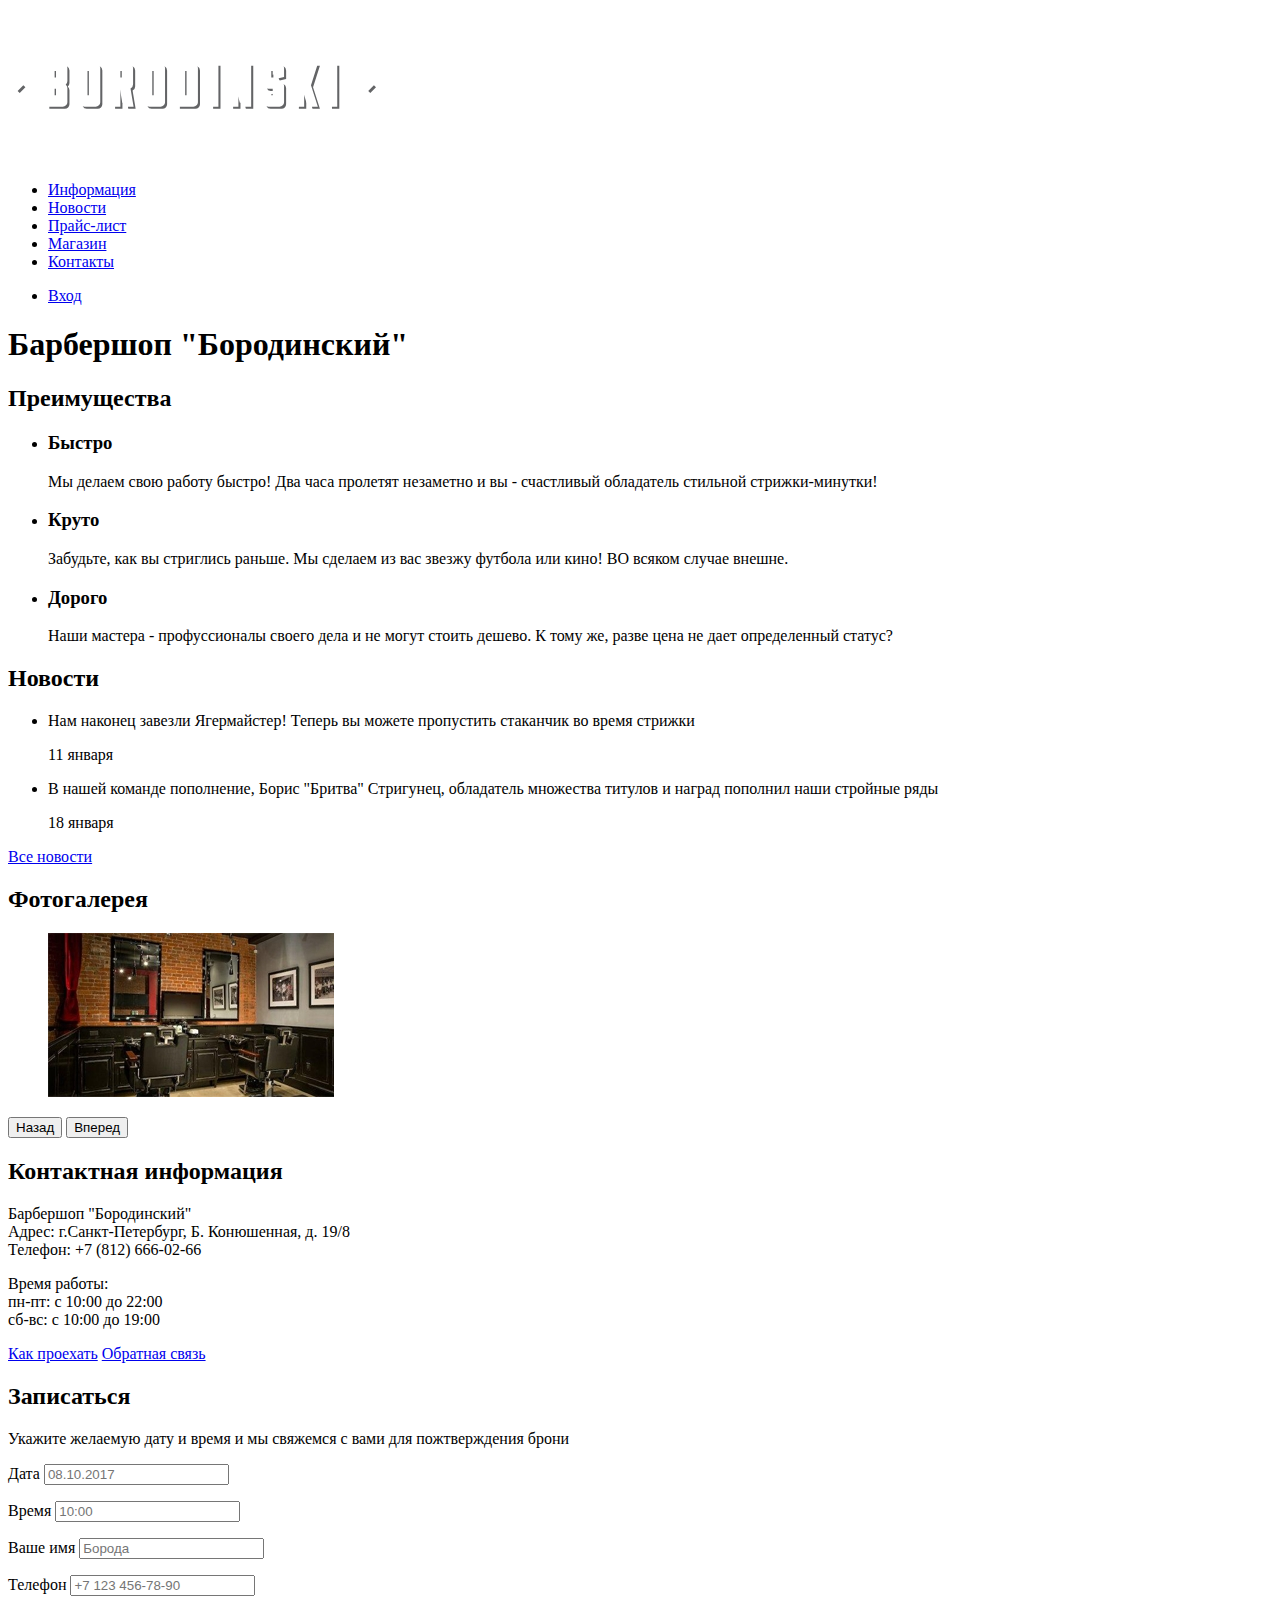
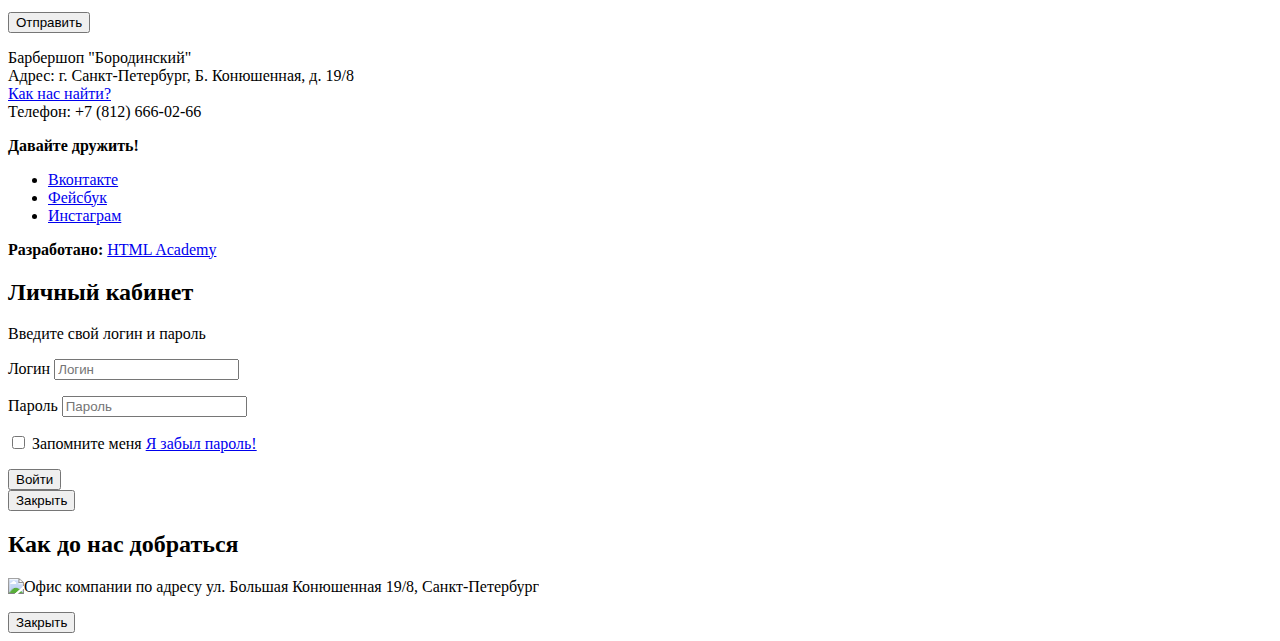
==== index.html @ fb8781d2 "a11y" ====
<!DOCTYPE html>
<html lang="ru">
    <head>
        <meta charset="utf-8">
        <title>Барбершоп "Бородинский"</title>
    </head>
    <body>
        <header class="main-header">
            <nav class="main-navigation">
                <a class="main-header-logo">
                    <img src="img/index-logo.svg" width="368" height="153" alt="Логотип барбершопа "Бородинский"">
                </a>
                <ul class="site-navigation">
                    <li><a href="info.html">Информация</a></li>
                    <li><a href="news.html">Новости</a></li>
                    <li><a href="price.html">Прайс-лист</a></li>
                    <li><a href="catalog.html">Магазин</a></li>
                    <li><a href="contacts.html">Контакты</a></li>
                </ul>
                <ul class="user-navigation">
                    <li class="login-link">
                        <a class="login-link" href="login.html">Вход</a>
                    </li>
                </ul>
            </nav>
        </header>
        <main class="container">
            
            <h1 class="visually-hidden">Барбершоп "Бородинский"</h1>
            
            <section class="features"> 
                <h2 class="visually-hidden">Преимущества</h2>
                <ul class="features-list">
                    <li class="feature-item">
                        <h3>Быстро</h3>
                        <p>Мы делаем свою работу быстро! Два часа пролетят незаметно и вы - счастливый обладатель стильной стрижки-минутки!</p>
                    </li>
                    <li class="feature-item">
                        <h3>Круто</h3>
                        <p>Забудьте, как вы стриглись раньше. Мы сделаем из вас звезжу футбола или кино! ВО всяком случае внешне.</p>
                    </li>
                    <li class="feature-item">
                        <h3>Дорого</h3>
                        <p>Наши мастера - профуссионалы своего дела и не могут стоить дешево. К тому же, разве цена не дает определенный статус?</p>
                    </li>
                </ul>
            </section>
            
            <section class="news">
                <h2>Новости</h2>
                <ul class="news-list">
                    <li class="news-item">
                        <p>Нам наконец завезли Ягермайстер! Теперь вы можете пропустить стаканчик во время стрижки</p>
                        <time datetime="2016-01-11">11 января</time>
                    </li>
                    <li class="news-item">
                        <p>В нашей команде пополнение, Борис "Бритва" Стригунец, обладатель множества титулов и наград пополнил наши стройные ряды</p>
                        <time datetime="2016-01-18">18 января</time>
                    </li>
                </ul>
                <a class="button" href="news.html">Все новости</a>
            </section>
            
            <section class="gallery">
                <h2>Фотогалерея</h2>
                <figure class="gallery-content">
                    <a href="#"><img src="img/studio.jpg" width="286" height="164" alt="Интерьер"></a>
                </figure>
                <button class="button gallery-button gallery-button-back">Назад</button>
                <button class="button gallery-button gallery-button-next">Вперед</button>
            </section>
            
            <section class="contacts">
                <h2>Контактная информация</h2>
                <p>
                    Барбершоп "Бородинский"<br>
                    Адрес: г.Санкт-Петербург, Б. Конюшенная, д. 19/8<br>
                    Телефон: +7 (812) 666-02-66
                </p>
                <p>
                    Время работы:<br>
                    пн-пт: с 10:00 до 22:00<br>
                    сб-вс: с 10:00 до 19:00
                </p>
                <a class="button contacts-button" href="map.html">Как проехать</a>
                <a class="button contacts-button" href="contacts.html">Обратная связь</a>
            </section>
            
            <section class="appointment-info">
                <h2>Записаться</h2>
                <p class="appointment-info">Укажите желаемую дату и время и мы свяжемся с вами для пожтверждения брони</p>
                <form class="appointment-form" action="https://echo.htmlacademy.ru" method="post">
                <p class="appointment-item">
                    <label for="appointment-date">Дата</label>
                    <input id="appointment-date" type="text" name="date" value="" placeholder="08.10.2017">
                </p>
                <p class="appointment-item">
                    <label for="appointment-time">Время</label>
                    <input id="appointment-time" type="text" name="time" value="" placeholder="10:00">
                </p>
                <p class="appointment-item">
                    <label for="appointment-name">Ваше имя</label>
                    <input id="appointment-name" type="text" name="name" value="" placeholder="Борода">
                </p>
                <p class="appointment-item">
                    <label for="appointment-phone">Телефон</label>
                    <input id="appointment-phone" type="tel" name="phone" value="" placeholder="+7 123 456-78-90">
                </p>
                <button class="button" type="submit">Отправить</button>
                </form>
            </section>
        </main>
        <footer class="main-footer"> 
            <p class="footer-contacts">
            Барбершоп "Бородинский"<br>
            Адрес: г. Санкт-Петербург, Б. Конюшенная, д. 19/8<br>
            <a href="map.html">Как нас найти?</a><br>
            Телефон: +7 (812) 666-02-66
            </p>
            <div class="footer-social">
                <b>Давайте дружить!</b>
                <ul>
                    <li><a class="social-button" href="#">Вконтакте</a></li>
                    <li><a class="social-button" href="#">Фейсбук</a></li>
                    <li><a class="social-button" href="#">Инстаграм</a></li>
                </ul>
            </div>
            <p class="footer-copyright">
                <b>Разработано:</b>
                <a class="button" href="https://htmlacademy.ru">HTML Academy</a>
            </p>
        </footer>
        
        <section class="modal modal-login">
            <h2>Личный кабинет</h2>
            <p>Введите свой логин и пароль</p>
            <form class="login-form" action="https://echo.htmlacademy.ru"  method="post">
                <p>
                    <label class="visually-hidden" for="user-login">Логин</label>
                    <input  class="login-icon-user" id="user-login" type="text" name="login" placeholder="Логин">
                </p>
                <p>
                    <label class="visually-hidden" for="user-password">Пароль</label>
                    <input  class="login-icon-password" id="user-password" type="password" name="password" placeholder="Пароль">
                </p>
                <p class="login-password-info">
                    <label class="login-checkbox">
                        <input type="checkbox" name="remember" class="visually-hidden">
                    Запомните меня
                    </label>
                    <a class="restore" href="#">Я забыл пароль!</a>
                </p>
                <button class="button" type="submit">Войти</button>
            </form>
            <button class="modal-close" type="button">Закрыть</button>
        </section>
        
        <section class="modal modal-map">
            <h2 class="visually-hidden">Как до нас добраться</h2>
            <p>
                <img src="img/map.jpg" width="780" height="560" alt="Офис компании по адресу ул. Большая Конюшенная 19/8, Санкт-Петербург">
            </p> 
            <button class="modal-close" type="button">Закрыть</button>
        </section>
    </body>
</html>
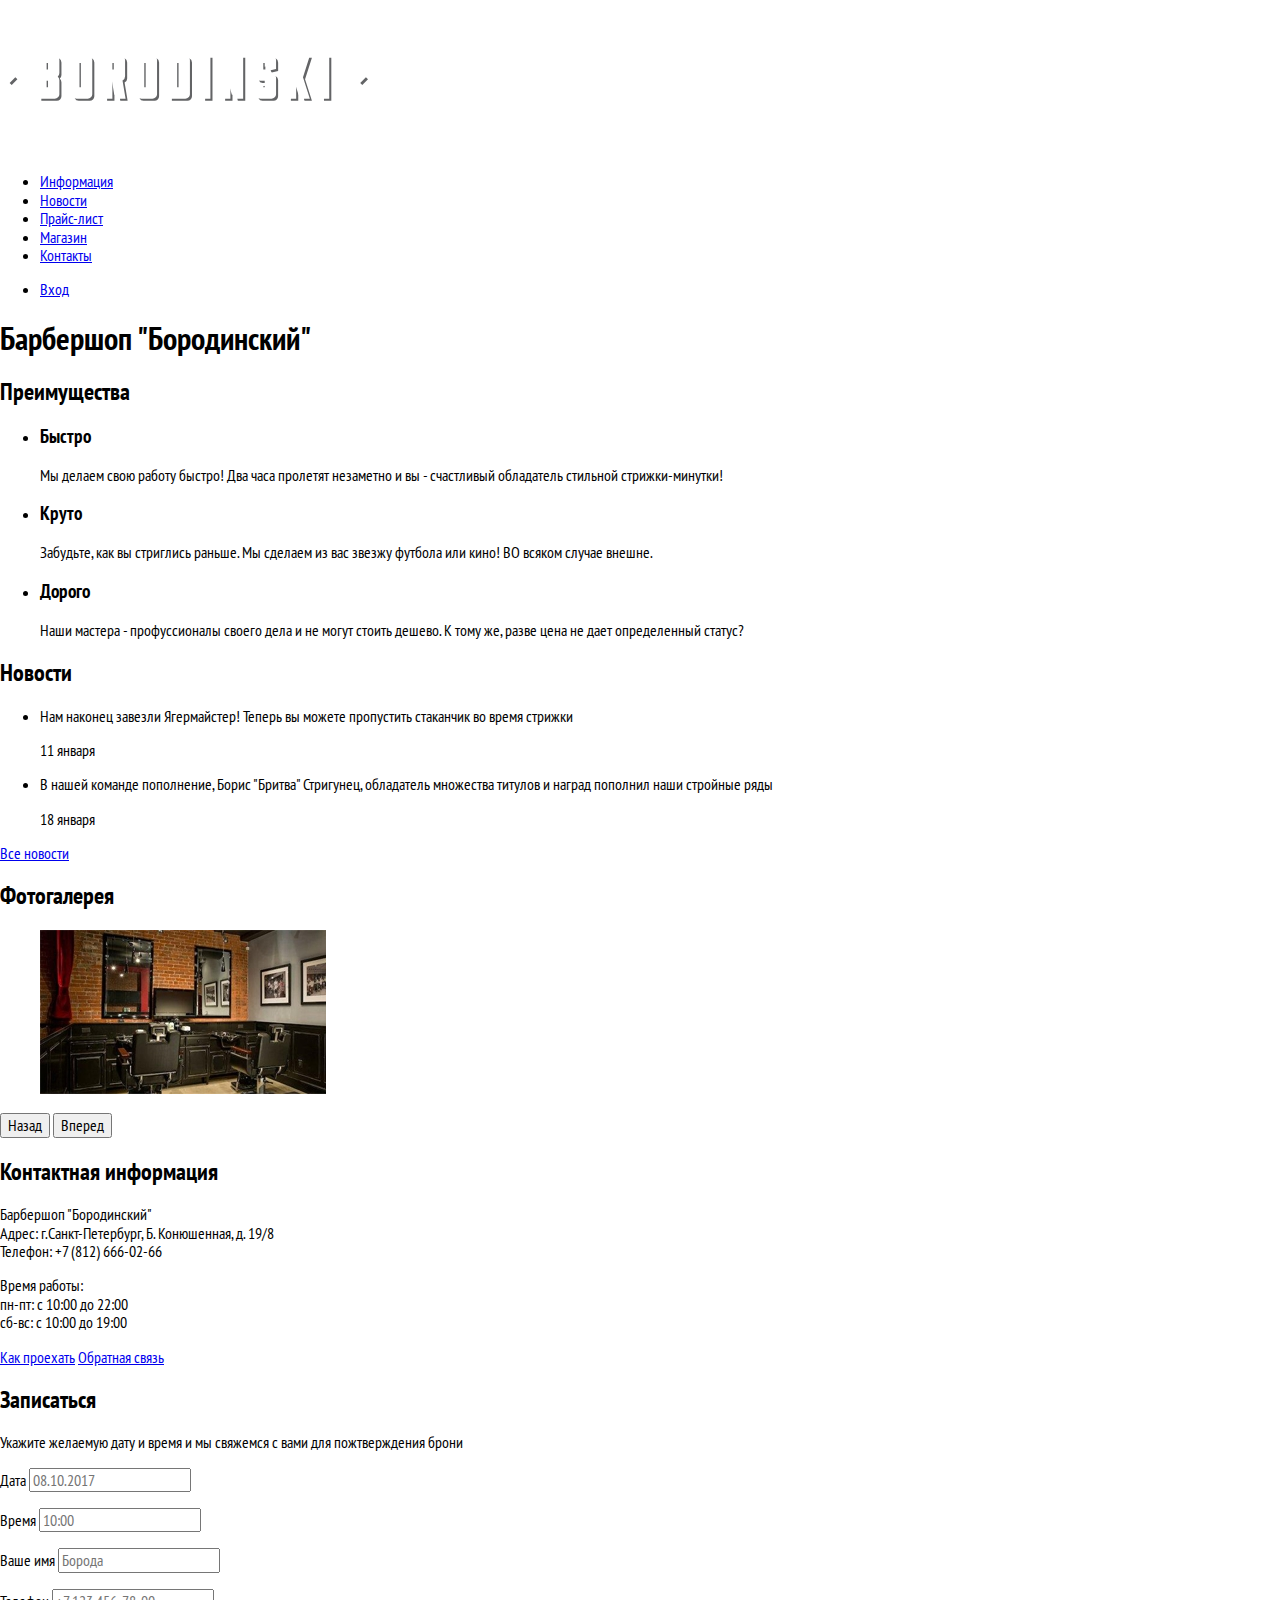
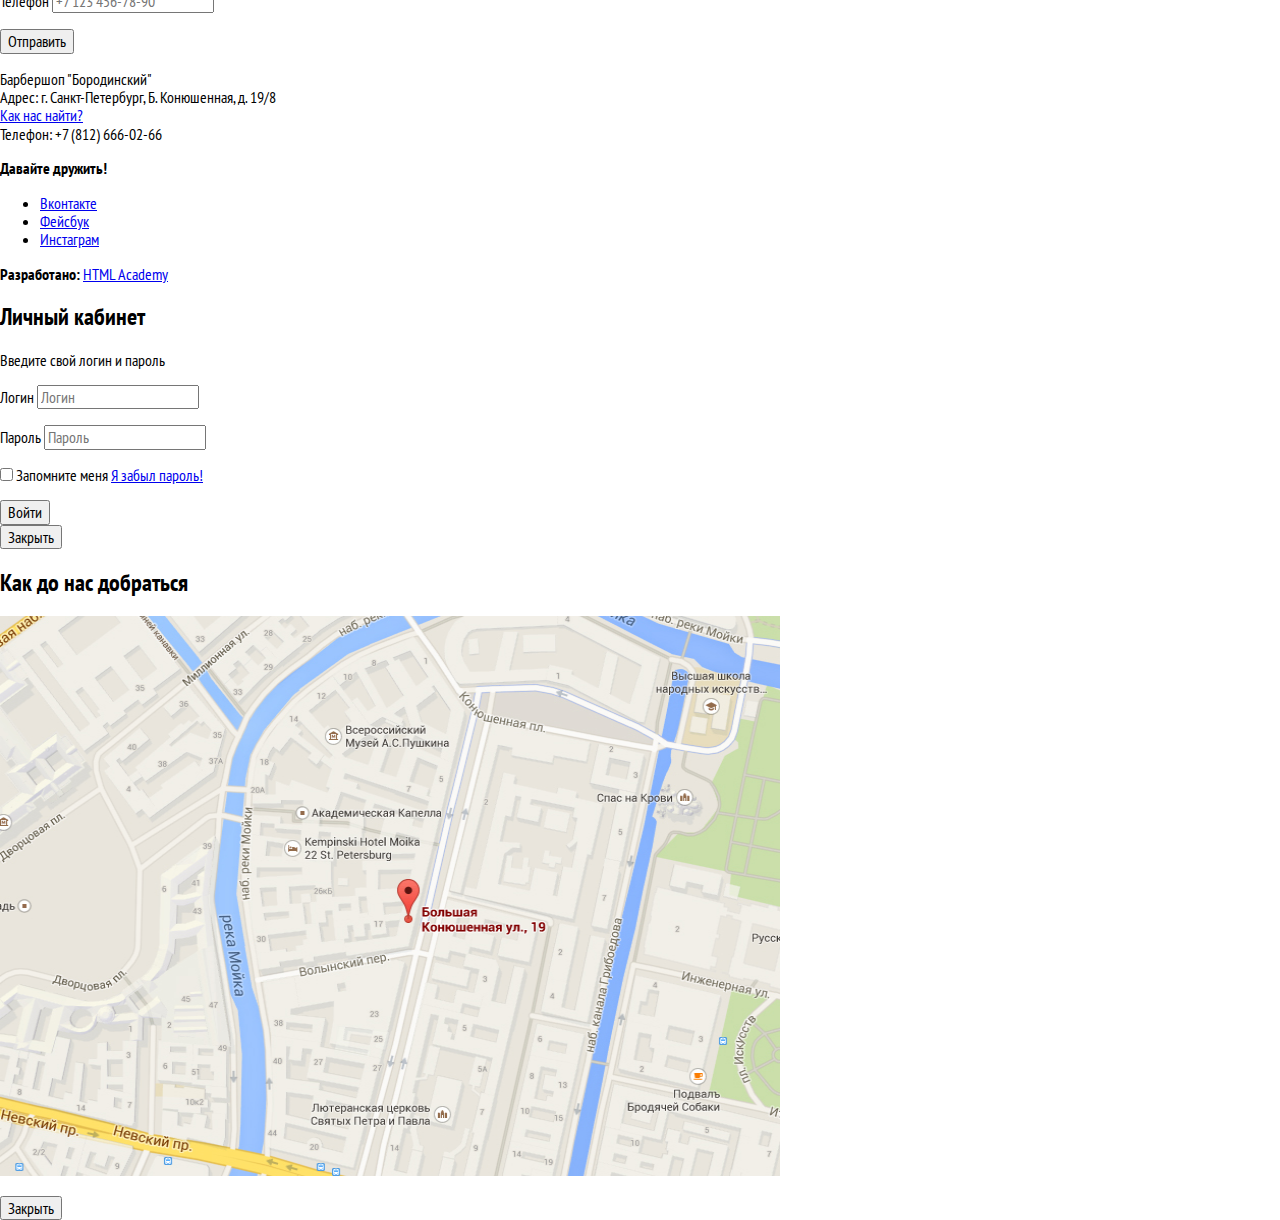
==== commit 6a8ad57b: "new" ====
--- a/index.html
+++ b/index.html
@@ -3,6 +3,9 @@
     <head>
         <meta charset="utf-8">
         <title>Барбершоп "Бородинский"</title>
+        <link href="https://fonts.googleapis.com/css?family=PT+Sans+Narrow:400,700&amp;subset=latin,cyrillic" rel="stylesheet">
+        <link href="css/normalize.css" rel="stylesheet">
+        <link href="css/style.css" rel="stylesheet">
     </head>
     <body>
         <header class="main-header">
--- a/css/style.css
+++ b/css/style.css
@@ -0,0 +1,7 @@
+body {
+    margin: 0;
+    padding: 0;
+    
+    font-family: 'PT Sans Narrow', sans-serif;
+    color: #000000;
+}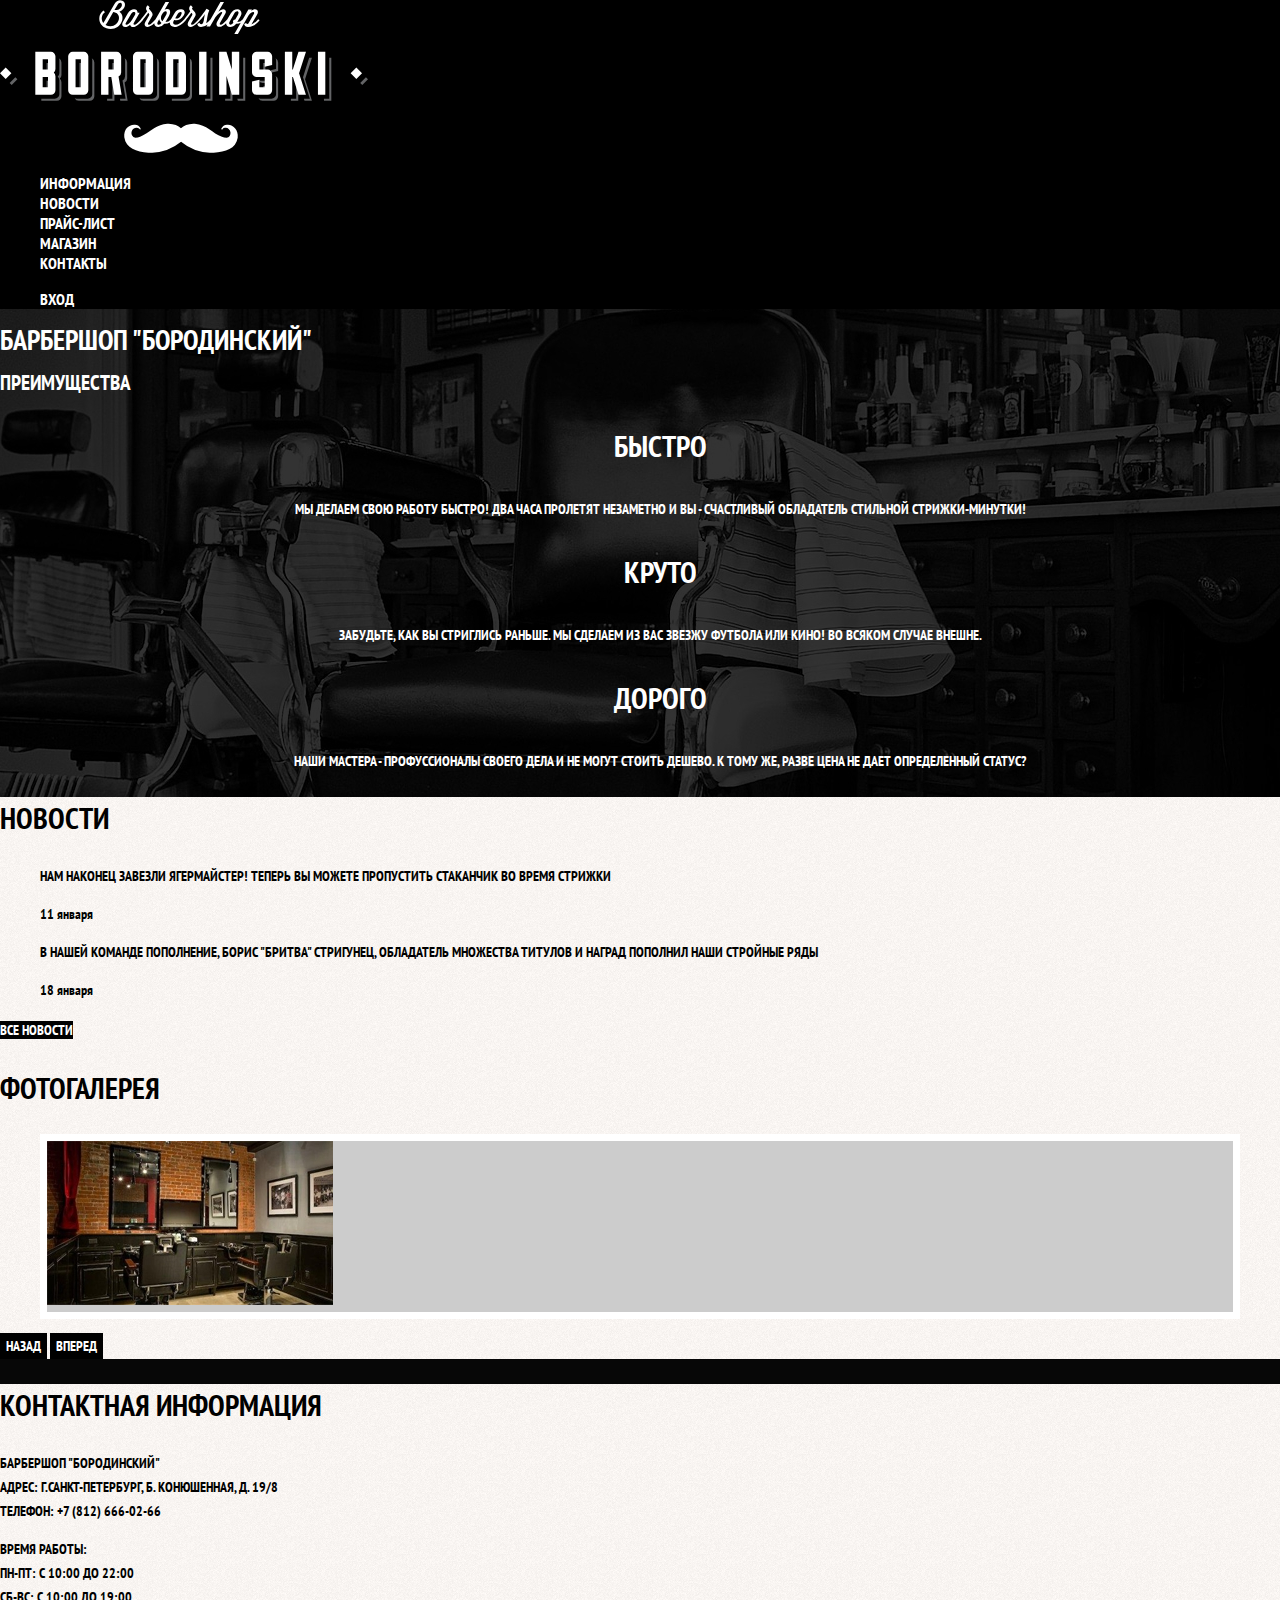
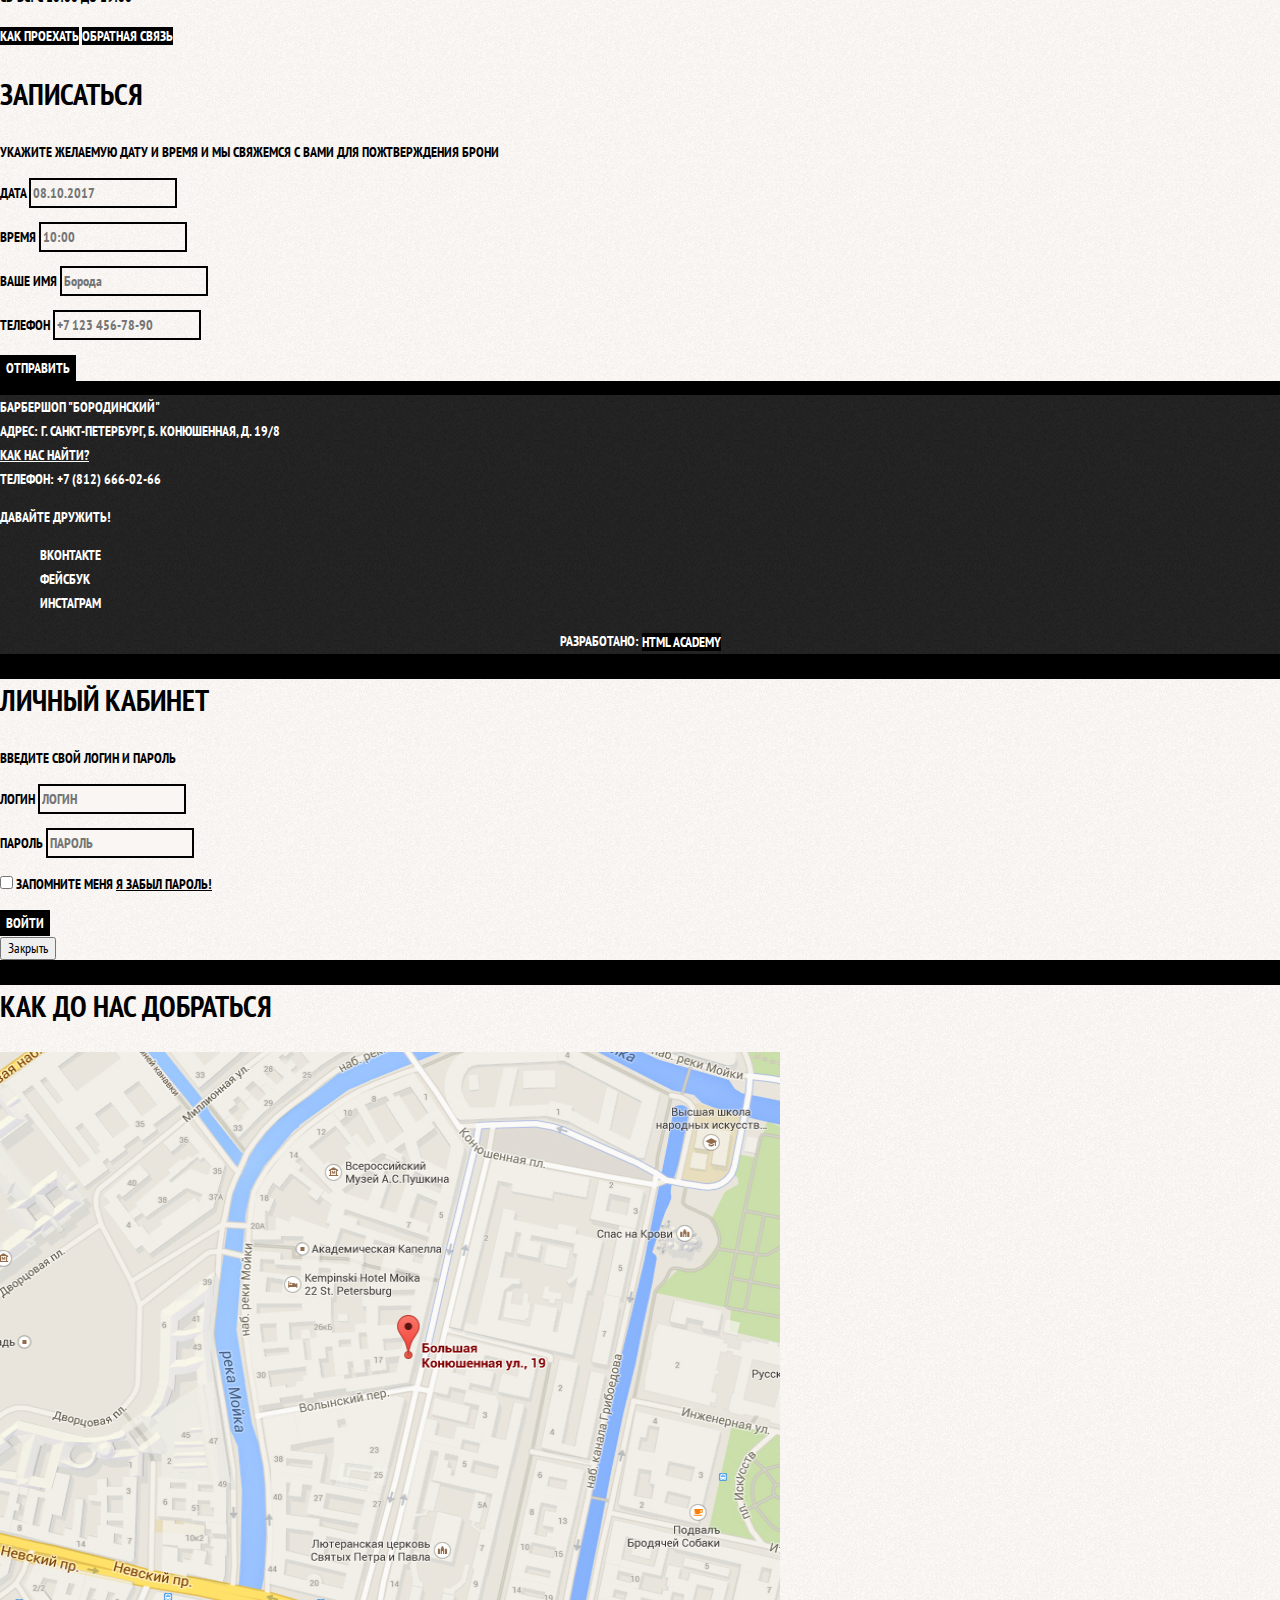
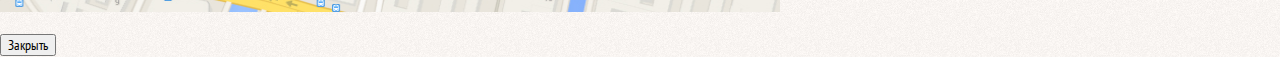
==== commit b69a6b57: "first css" ====
--- a/index.html
+++ b/index.html
@@ -49,6 +49,7 @@
                 </ul>
             </section>
             
+            <div class="index-columns">
             <section class="news">
                 <h2>Новости</h2>
                 <ul class="news-list">
@@ -72,7 +73,9 @@
                 <button class="button gallery-button gallery-button-back">Назад</button>
                 <button class="button gallery-button gallery-button-next">Вперед</button>
             </section>
+            </div>
             
+            <div class="index-columns">
             <section class="contacts">
                 <h2>Контактная информация</h2>
                 <p>
@@ -112,6 +115,7 @@
                 <button class="button" type="submit">Отправить</button>
                 </form>
             </section>
+                </div>
         </main>
         <footer class="main-footer"> 
             <p class="footer-contacts">
--- a/css/style.css
+++ b/css/style.css
@@ -3,5 +3,188 @@
     padding: 0;
     
     font-family: 'PT Sans Narrow', sans-serif;
+    font-size: 14px;
+    line-height: 24px;
+    font-weight: 700;
+    text-transform: uppercase;
+    color: #ffffff;
+    
+    background-color: #000000;
+    background-image: url("../img/bg.jpg");
+    background-position: top center;
+    background-repeat: no-repeat;
+}
+
+a {
+    text-decoration: none;
+}
+
+.button {
+    font: inherit;
+    text-align: center;
+    color: #ffffff;
+    vertical-align: middle;
+    text-transform: uppercase;
+    background-color: #000000;
+    border: none;
+}
+
+.button:hover,
+.button:focus,
+.button:active {
+    background-color: #663d15;
+}
+
+.main-navigation {
+    font-size: 16px;
+    line-height: 20px;
+    color: #ffffff;
+    
+    background-color: #000000;
+}
+
+.site-navigation,
+.user-navigation {
+    list-style: none;
+}
+
+.site-navigation a,
+.user-navigation a {
+    color: #ffffff;
+}
+
+.site-navigation a:hover,
+.site-navigation a:focus,
+.user-navigation a:focus,
+.user-navigation a:hover {
+    background-color: #242424;
+}
+
+.features-list {
+    list-style: none;
+}
+
+.feature-item {
+    text-align: center;
+}
+
+.feature-item h3 {
+    font-size: 30px;
+    line-height: 42px;
+}
+
+.index-columns {
     color: #000000;
-}+    
+    background-color: #f8f5f2;
+    background-image: url("../img/back.jpg");
+    background-position: 0 0;
+    background-repeat: repeat;
+}
+
+.index-columns h2 {
+    font-size: 30px;
+    line-height: 42px;
+}
+
+.news-list {
+    list-style: none;
+}
+
+.news-item time {
+    text-transform: none;
+}
+
+.gallery-content {
+    background-color: #cccccc;
+    border: 7px solid #ffffff;
+}
+
+.appointment-item input {
+    font: inherit;
+    
+    background-color: transparent;
+    border: 2px solid #000000;
+}
+
+.appointment-item input:focus {
+    border-color: #663d15;
+}
+
+.main-footer {
+    color: #ffffff;
+    background-color: #212121;
+    background-image: url("../img/footer-bg.jpg");
+    background-position: 0 0;
+    background-repeat: repeat;
+    
+}
+
+.footer-contacts a {
+    color: #ffffff;
+    text-decoration: underline;
+}
+
+.footer-contacts a:hover,
+.footer-contacts a:focus {
+    text-decoration: none;
+}
+
+.footer-social ul {
+    list-style: none;
+}
+
+.social-button {
+    color: #ffffff;
+}
+
+.footer-copyright{
+    text-align: center;
+}
+
+.footer-copyright .button:hover,
+.footer-copyright .button:focus {
+    color: #000000;
+    background-color: #ffffff;
+}
+
+.modal {
+    color: #000000;
+    background-color: #f8f3f0;
+    background-image: url("../img/back.jpg");
+    background-position: 0 0;
+    background-repeat: repeat;
+}
+
+.modal h2 {
+    font-size: 30px;
+    line-height: 42px;
+}
+
+.login-form input[type="text"],
+.login-form input[type="password"] {
+    font: inherit;
+    color: #000000;
+    text-transform: uppercase;
+    background-color: #f9f6f3;
+    border: 2px solid #000000;
+ }
+
+.login-form input:focus {
+    border-color: #663d15;
+}
+
+.login-checkbox:hover,
+.login-checkbox:focus {
+    color: #664d15;
+}
+
+.restore {
+    color: #000000;
+    text-decoration: underline;
+}
+
+.restore:hover,
+.restore:focus {
+    text-decoration: none;
+}
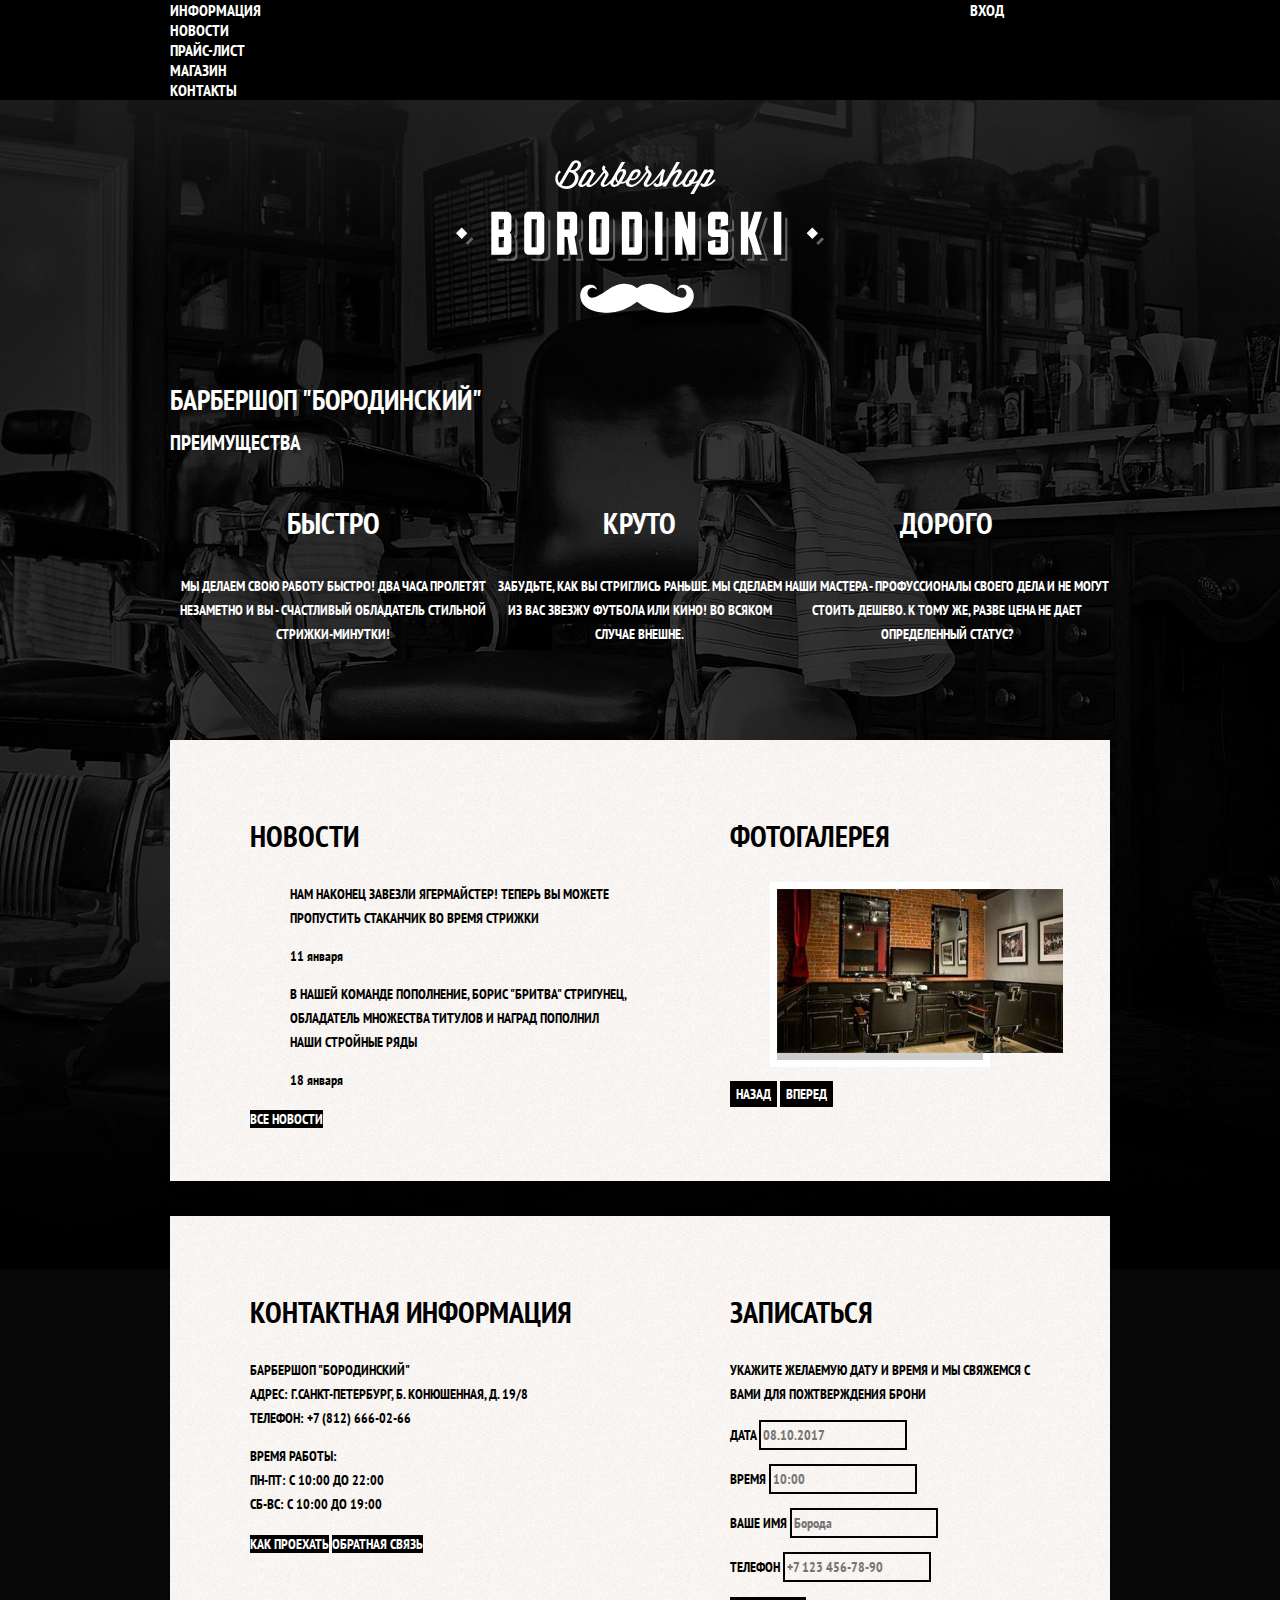
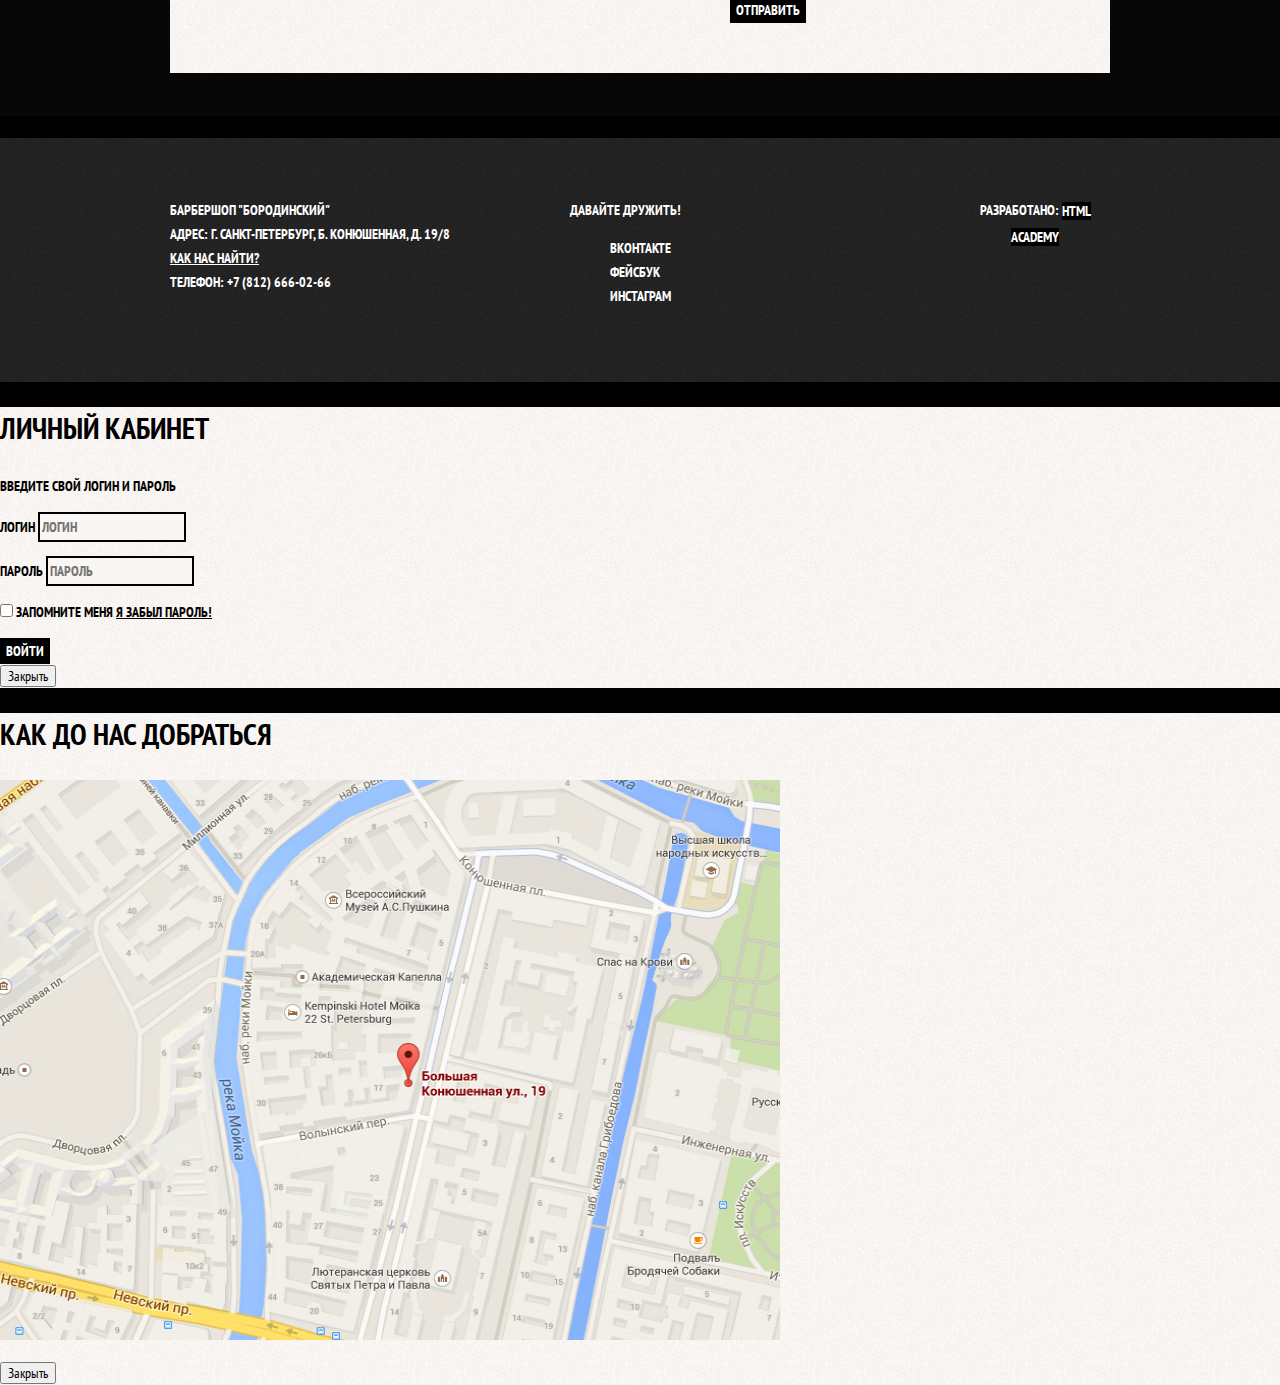
==== commit 21d42a27: "add flex" ====
--- a/index.html
+++ b/index.html
@@ -13,18 +13,22 @@
                 <a class="main-header-logo">
                     <img src="img/index-logo.svg" width="368" height="153" alt="Логотип барбершопа "Бородинский"">
                 </a>
-                <ul class="site-navigation">
-                    <li><a href="info.html">Информация</a></li>
-                    <li><a href="news.html">Новости</a></li>
-                    <li><a href="price.html">Прайс-лист</a></li>
-                    <li><a href="catalog.html">Магазин</a></li>
-                    <li><a href="contacts.html">Контакты</a></li>
-                </ul>
-                <ul class="user-navigation">
-                    <li class="login-link">
-                        <a class="login-link" href="login.html">Вход</a>
-                    </li>
-                </ul>
+                 <div class="main-navigation-wrapper">
+                    <div class="container">
+                        <ul class="site-navigation">
+                            <li><a href="info.html">Информация</a></li>
+                            <li><a href="news.html">Новости</a></li>
+                            <li><a href="price.html">Прайс-лист</a></li>
+                            <li><a href="catalog.html">Магазин</a></li>
+                            <li><a href="contacts.html">Контакты</a></li>
+                        </ul>
+                        <ul class="user-navigation">
+                            <li class="login-link">
+                                <a class="login-link" href="login.html">Вход</a>
+                            </li>
+                        </ul>
+                    </div>
+                </div>
             </nav>
         </header>
         <main class="container">
@@ -92,7 +96,7 @@
                 <a class="button contacts-button" href="contacts.html">Обратная связь</a>
             </section>
             
-            <section class="appointment-info">
+            <section class="appointment">
                 <h2>Записаться</h2>
                 <p class="appointment-info">Укажите желаемую дату и время и мы свяжемся с вами для пожтверждения брони</p>
                 <form class="appointment-form" action="https://echo.htmlacademy.ru" method="post">
@@ -118,24 +122,26 @@
                 </div>
         </main>
         <footer class="main-footer"> 
-            <p class="footer-contacts">
+            <div class="container">
+                <p class="footer-contacts">
             Барбершоп "Бородинский"<br>
             Адрес: г. Санкт-Петербург, Б. Конюшенная, д. 19/8<br>
             <a href="map.html">Как нас найти?</a><br>
             Телефон: +7 (812) 666-02-66
-            </p>
-            <div class="footer-social">
-                <b>Давайте дружить!</b>
-                <ul>
-                    <li><a class="social-button" href="#">Вконтакте</a></li>
-                    <li><a class="social-button" href="#">Фейсбук</a></li>
-                    <li><a class="social-button" href="#">Инстаграм</a></li>
-                </ul>
-            </div>
+                </p>
+                <div class="footer-social">
+                    <b>Давайте дружить!</b>
+                    <ul>
+                        <li><a class="social-button" href="#">Вконтакте</a></li>
+                        <li><a class="social-button" href="#">Фейсбук</a></li>
+                        <li><a class="social-button" href="#">Инстаграм</a></li>
+                    </ul>
+                </div>
             <p class="footer-copyright">
                 <b>Разработано:</b>
                 <a class="button" href="https://htmlacademy.ru">HTML Academy</a>
             </p>
+            </div> 
         </footer>
         
         <section class="modal modal-login">
--- a/css/style.css
+++ b/css/style.css
@@ -39,8 +39,7 @@
     font-size: 16px;
     line-height: 20px;
     color: #ffffff;
-    
-    background-color: #000000;
+/*    background-color: #000000;*/
 }
 
 .site-navigation,
@@ -111,6 +110,147 @@
     border-color: #663d15;
 }
 
+.page-title {
+    font-size: 30px;
+    line-height: 42px;
+}
+
+.breadcrumbs {
+    list-style: none;
+}
+
+.breadcrumbs a{
+    color: #000000;
+}
+
+.breadcrumbs a:hover,
+.breadcrumbs a:focus {
+    text-decoration: underline;
+}
+
+.breadcrumbs-current {
+    color: #aba9a7;
+}
+
+.filter fieldset {
+    border: none;
+}
+
+.filter legend {
+    font-size: 24px;
+    line-height: 30px;
+}
+
+.filter ul {
+    list-style: none;
+    line-height: 18px;
+}
+
+.filter-input:hover + label,
+.filter-input:focus + label {
+    color: #663d15;
+}
+
+.filter-input:disabled + label {
+    color: #000000;
+    opacity: 0.5;
+}
+
+.catalog-list {
+    list-style: none;
+}
+
+.catalog-item {
+    background-color: #f8f8f8;
+    box-shadow: 0 0 10px rgba(0,0,0,0.1);
+}
+.catalog-item:hover{
+    box-shadow: 0 0 10px rgba(0,0,0,0.2);
+}
+
+.catalog-item a{
+    color: #000000;
+}
+
+catalog-item h3 {
+    font-size: 14px;
+    line-height: 18px;
+}
+
+.catalog-category {
+    text-transform: none;
+}
+
+.catalog-item-price b {
+    font-size: 14px;
+    line-height: 20px;
+    text-align: center;
+    background-color: #e5e5e5;
+}
+
+.catalog-item-price .button {
+    line-height: 20px;
+    color: #ffffff;
+}
+
+.pagination-list {
+    list-style: none;
+}
+
+.pagination-item a {
+    color: #ffffff;
+    background-color: #000000;
+}
+
+.pagination-item a:hover,
+.pagination-item a:focus,
+.pagination-item a:active {
+    background-color: #663d15;
+}
+
+.pagination-item-current a{
+    color: #000000;
+    background-color: #ffffff;
+}
+
+.pagination-item-current a:active,
+.pagination-item-current a:focus,
+.pagination-item-current a:hover {
+    color: #000000;
+    background-color: #ffffff;
+}
+
+.product-photo-preview {
+    list-style: none;
+}
+
+.product-photo-preview li {
+    box-shadow: 0 0 10px 2px rgba(0,0,0,0.1);
+}
+
+.proruct-photo-full {
+    box-shadow: 0 0 10px 2px rgba(0,0,0,0.1);
+}
+
+.product-article {
+    text-align: right;
+    color: #aeaeae;
+}
+
+.product-price b {
+    line-height: 20px;
+    text-align: center;
+    background-color: #e5e5e5;
+}
+ 
+.product-info h3 {
+    font-size: 24px;
+    line-height: 30px;
+}
+
+.product-info ul {
+    list-style: none;
+}
 .main-footer {
     color: #ffffff;
     background-color: #212121;
@@ -188,3 +328,123 @@
 .restore:focus {
     text-decoration: none;
 }
+
+.inner-page {
+    color: #000000;
+    background-color: #f9f6f3;
+    background-image: url("../img/back.jpg");
+    background-position: 0 0;
+    background-repeat: repeat;
+    
+}
+
+
+.container {
+    width: 940px;
+    margin: 0 auto;
+    padding: 0 10px;
+}
+.main-header {
+    margin-bottom: 75px;
+}
+
+.main-navigation {
+    display: flex;
+    flex-direction: column;
+    align-items: center;
+}
+
+.main-header-logo {
+    order: 2;
+    width: 368px;
+    height: 153px;
+}
+
+.main-navigation-wrapper {
+    width: 100%;
+    margin-bottom: 60px;
+    background-color: #000000;
+}
+
+.main-navigation-wrapper .container {
+    display: flex;
+    justify-content: space-between;
+}
+.site-navigation {
+    width: 620px;
+    margin: 0;
+    padding: 0;
+    list-style: none;
+}
+
+.user-navigation {
+    width: 140px;
+    margin: 0;
+    padding: 0;
+    list-style: none;
+}
+
+.features {
+    margin-bottom: 80px;
+}
+
+.features-list {
+    display: flex;
+    justify-content: space-between;
+    margin: 0;
+    padding: 0;
+    list-style: none;
+}
+
+.features-item {
+     width: 300px;
+}
+
+.index-columns {
+    display: flex;
+    justify-content:  space-between;
+    padding: 50px 80px;
+    margin-bottom: 35px;
+}
+
+.news {
+    width: 380px;
+}
+
+.gallery {
+    width:  300px;
+}
+
+.contacts {
+    width:  380px;
+}
+
+.appointment {
+    width:  300px;
+}
+
+.main-footer {
+    margin-top: 65px;
+    padding: 60px 0;
+}
+
+.main-footer .container {
+    display: flex;
+    
+}
+
+.footer-contacts {
+    width: 320px;
+    margin: 0;
+    margin-right: 80px;
+}
+
+.footer-social {
+    width: 145px;
+}
+
+.footer-copyright {
+    width: 150px;
+    margin: 0;
+    margin-left: auto;
+}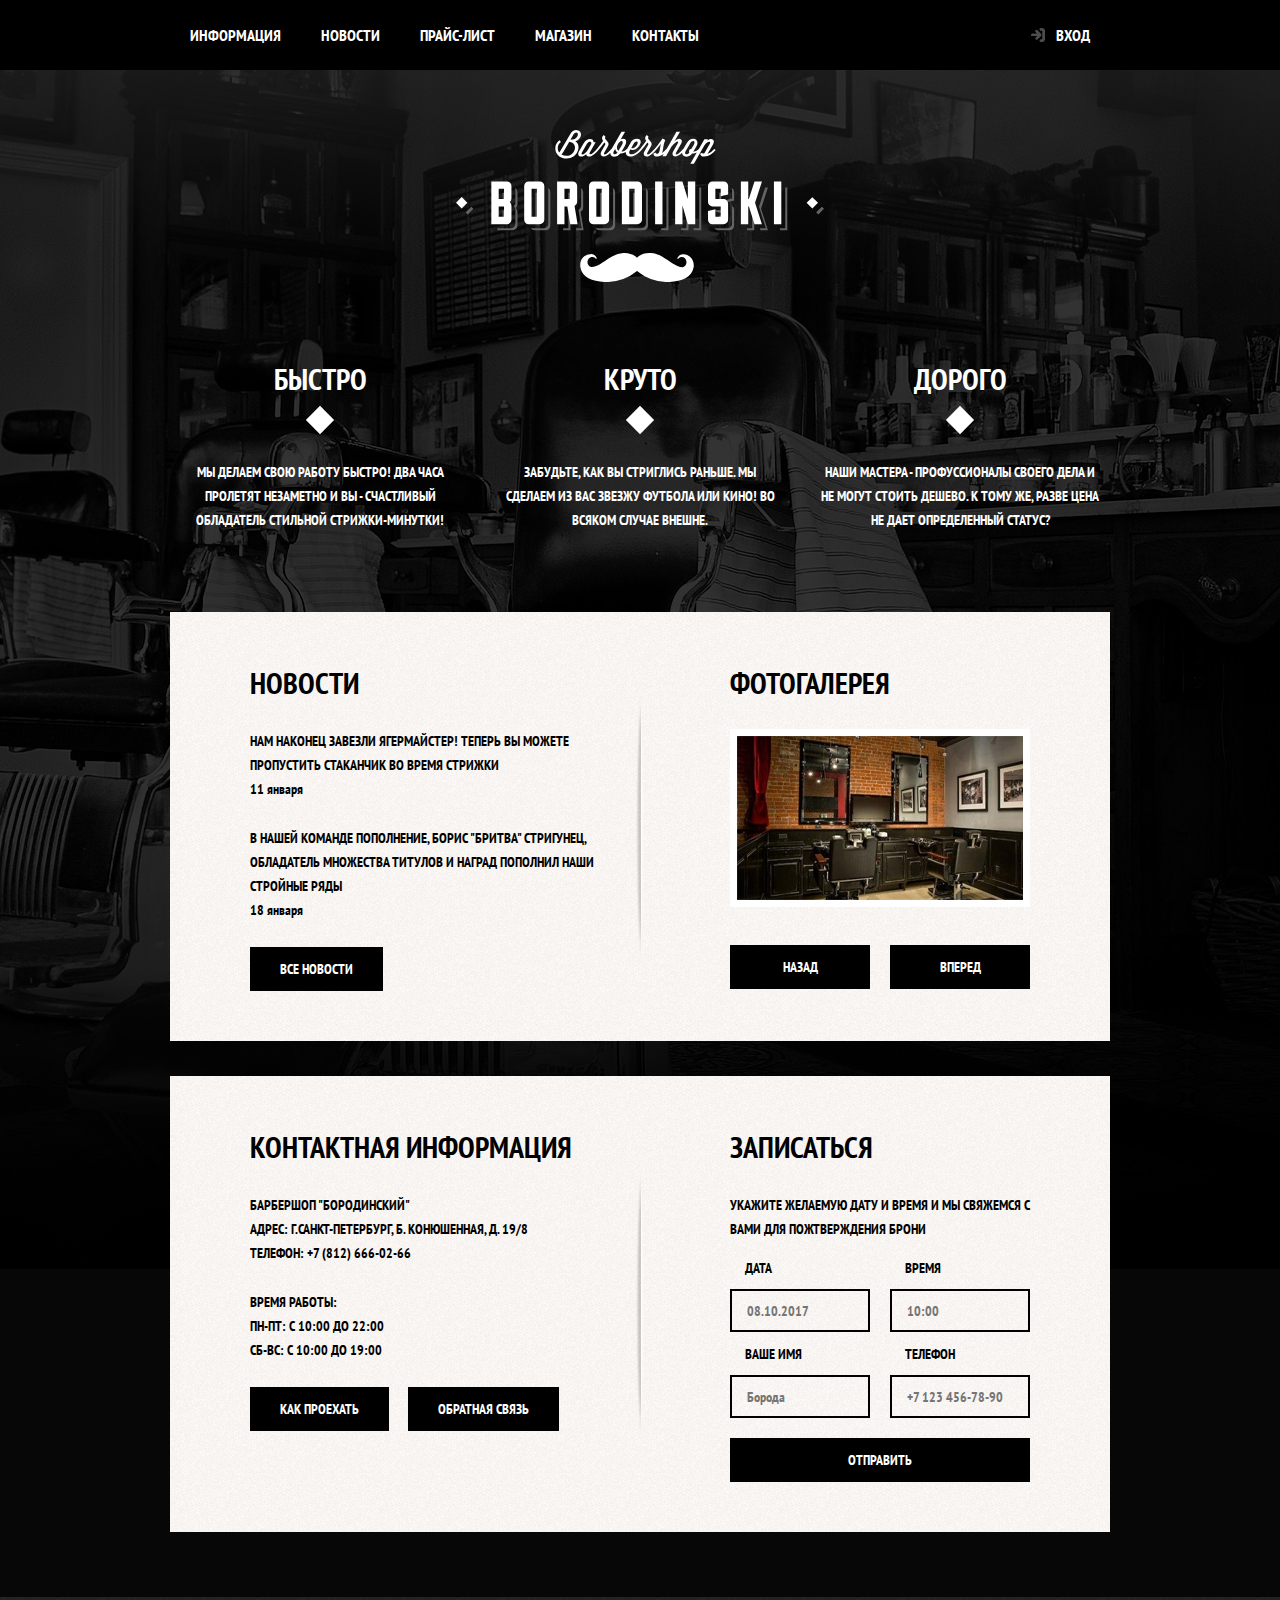
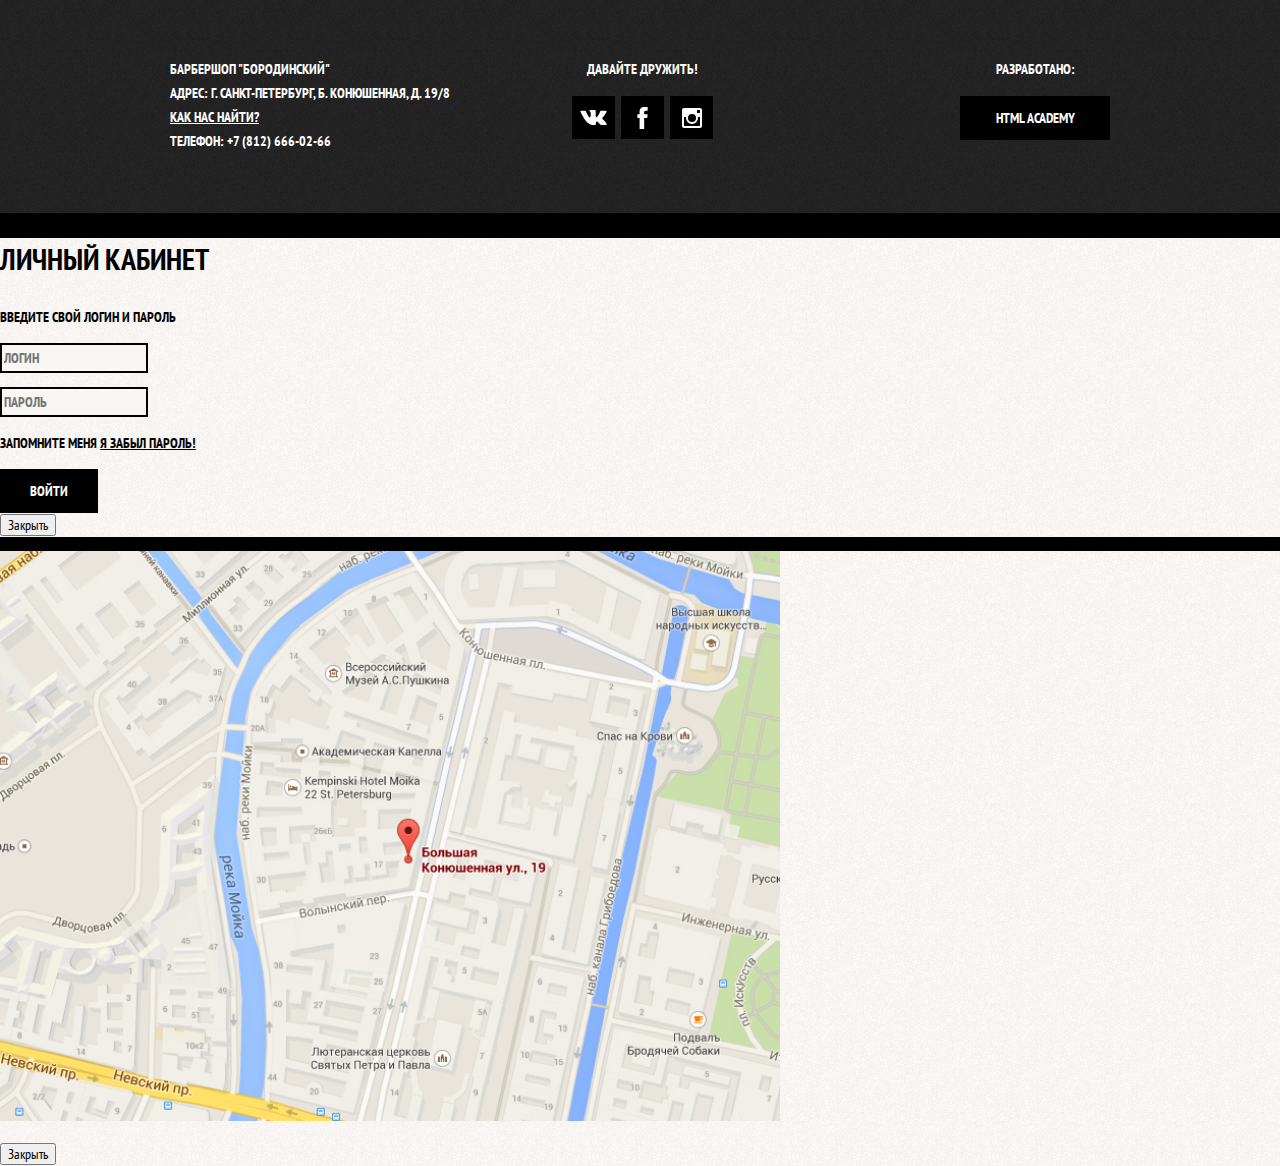
==== commit 62987ba4: "index done" ====
--- a/index.html
+++ b/index.html
@@ -23,7 +23,7 @@
                             <li><a href="contacts.html">Контакты</a></li>
                         </ul>
                         <ul class="user-navigation">
-                            <li class="login-link">
+                            <li>
                                 <a class="login-link" href="login.html">Вход</a>
                             </li>
                         </ul>
@@ -71,11 +71,13 @@
             
             <section class="gallery">
                 <h2>Фотогалерея</h2>
-                <figure class="gallery-content">
-                    <a href="#"><img src="img/studio.jpg" width="286" height="164" alt="Интерьер"></a>
-                </figure>
-                <button class="button gallery-button gallery-button-back">Назад</button>
-                <button class="button gallery-button gallery-button-next">Вперед</button>
+                <div class="gallery-container">
+                    <figure class="gallery-content">
+                        <a href="#"><img src="img/studio.jpg" width="286" height="164" alt="Интерьер"></a>
+                    </figure>
+                    <button class="button gallery-button gallery-button-back">Назад</button>
+                    <button class="button gallery-button gallery-button-next">Вперед</button>
+                </div>
             </section>
             </div>
             
@@ -132,9 +134,9 @@
                 <div class="footer-social">
                     <b>Давайте дружить!</b>
                     <ul>
-                        <li><a class="social-button" href="#">Вконтакте</a></li>
-                        <li><a class="social-button" href="#">Фейсбук</a></li>
-                        <li><a class="social-button" href="#">Инстаграм</a></li>
+                        <li><a class="social-button" href="#"><span class="visually-hidden">Вконтакте</span><svg xmlns="http://www.w3.org/2000/svg" width="27" height="15" viewBox="0 0 26.14 14.91"><path d="M26 13.47l-.09-.17a13.55 13.55 0 0 0-2.6-3q-.87-.83-1.1-1.12A1 1 0 0 1 22 8a10.27 10.27 0 0 1 1.22-1.78l.88-1.16q2.35-3.13 2-4L26 .94a.8.8 0 0 0-.4-.22 2.14 2.14 0 0 0-.87 0h-3.92a.51.51 0 0 0-.27 0h-.3a.6.6 0 0 0-.15.14.93.93 0 0 0-.14.24 22.22 22.22 0 0 1-1.46 3.06q-.5.84-.93 1.46a7 7 0 0 1-.71.91 4.94 4.94 0 0 1-.52.47q-.23.18-.35.15l-.23-.05a.9.9 0 0 1-.31-.33 1.49 1.49 0 0 1-.16-.53V1.6a3.14 3.14 0 0 0 0-.62 2.12 2.12 0 0 0-.14-.44.73.73 0 0 0-.28-.33 1.57 1.57 0 0 0-.46-.18A9 9 0 0 0 12.57 0a8.93 8.93 0 0 0-3.25.33 1.83 1.83 0 0 0-.52.41q-.25.3-.07.33a1.67 1.67 0 0 1 1.16.59l.08.16a2.6 2.6 0 0 1 .19.63 6.32 6.32 0 0 1 .12 1 10.59 10.59 0 0 1 0 1.7q-.07.71-.13 1.1a2.21 2.21 0 0 1-.18.64 2.69 2.69 0 0 1-.16.3l-.07.07a1 1 0 0 1-.37.07.86.86 0 0 1-.46-.19 3.27 3.27 0 0 1-.56-.52 7 7 0 0 1-.66-.93q-.37-.6-.76-1.42l-.22-.39q-.2-.38-.56-1.11t-.62-1.43A.9.9 0 0 0 5.2.9h-.07a.93.93 0 0 0-.22-.16A1.44 1.44 0 0 0 4.6.65L.87.68A1 1 0 0 0 .1.94L0 1a.44.44 0 0 0 0 .22 1.08 1.08 0 0 0 .08.37Q.9 3.53 1.86 5.31t1.66 2.87Q4.23 9.27 5 10.24t1 1.24l.37.41.34.33a8.06 8.06 0 0 0 1 .78 16.34 16.34 0 0 0 1.4.9 7.6 7.6 0 0 0 1.79.72 6.19 6.19 0 0 0 2 .22h1.57a1.08 1.08 0 0 0 .72-.3l.05-.07a.9.9 0 0 0 .1-.25 1.38 1.38 0 0 0 0-.37 4.48 4.48 0 0 1 .09-1.05 2.77 2.77 0 0 1 .23-.71 1.74 1.74 0 0 1 .29-.4 1.19 1.19 0 0 1 .23-.2h.11a.86.86 0 0 1 .77.21 4.52 4.52 0 0 1 .83.79q.39.47.93 1.05a6.41 6.41 0 0 0 1 .87l.27.16a3.31 3.31 0 0 0 .71.3 1.53 1.53 0 0 0 .76.07l3.48-.05a1.58 1.58 0 0 0 .8-.17.68.68 0 0 0 .34-.37 1.06 1.06 0 0 0 0-.46 1.71 1.71 0 0 0-.1-.36z" fill="#fff"/></svg></a></li>
+                        <li><a class="social-button" href="#"><span class="visually-hidden">Фейсбук</span><svg xmlns="http://www.w3.org/2000/svg" width="19" height="22" viewBox="0 0 10.15 21.74"><path d="M3.34 1.12A4.77 4.77 0 0 1 6.53 0h3.61v3.81H7.81a1.07 1.07 0 0 0-1.09.83v2.55h3.42c-.08 1.23-.24 2.45-.41 3.67h-3v10.87H2.21V10.86H0V7.21h2.19V3.66a3.83 3.83 0 0 1 1.15-2.54z" fill="#fff"/></svg></a></li>
+                        <li><a class="social-button" href="#"><span class="visually-hidden">Инстаграм</span><svg xmlns="http://www.w3.org/2000/svg" width="20" height="20" viewBox="0 0 20 20"><path d="M18 0H2a2 2 0 0 0-2 2v16a2 2 0 0 0 2 2h16a2 2 0 0 0 2-2V2a2 2 0 0 0-2-2zm-8 6a4 4 0 1 1-4 4 4 4 0 0 1 4-4zM2.5 18a.47.47 0 0 1-.5-.5V9h2.1a3.4 3.4 0 0 0-.1 1 6 6 0 1 0 12 0 3.4 3.4 0 0 0-.1-1H18v8.5a.47.47 0 0 1-.5.5zM18 4.5a.47.47 0 0 1-.5.5h-2a.47.47 0 0 1-.5-.5v-2a.47.47 0 0 1 .5-.5h2a.47.47 0 0 1 .5.5z" fill="#fff"/></svg></a></li>
                     </ul>
                 </div>
             <p class="footer-copyright">
--- a/css/style.css
+++ b/css/style.css
@@ -19,7 +19,36 @@
     text-decoration: none;
 }
 
+img {
+    max-width: 100%;
+    height: auto;
+}
+
+.visually-hidden:not(:focus):not(:active),
+input[type="checkbox"].visually-hidden,
+input[type="radio"].visually-hidden {
+    
+    position: absolute;
+    
+    width: 1px;
+    height: 1px;
+    margin: -1px;
+    border: 0;
+    padding: 0;
+    
+    white-space: nowrap;
+    
+    clip-path: inset(100%);
+    clip: rect(0 0 0 0);
+    overflow: hidden;
+}
+
+
 .button {
+    display: inline-block;
+    padding: 10px 30px;
+    margin-right: 16px;
+    
     font: inherit;
     text-align: center;
     color: #ffffff;
@@ -35,11 +64,18 @@
     background-color: #663d15;
 }
 
+.button.disabled, 
+.button:disabled {
+    cursor: default;
+    opacity: 0.5;
+    background-color: #000000;
+}
+
 .main-navigation {
     font-size: 16px;
     line-height: 20px;
     color: #ffffff;
-/*    background-color: #000000;*/
+    background-color: transparent;
 }
 
 .site-navigation,
@@ -49,6 +85,9 @@
 
 .site-navigation a,
 .user-navigation a {
+    display: block;
+    padding: 25px 20px;
+    
     color: #ffffff;
 }
 
@@ -59,35 +98,107 @@
     background-color: #242424;
 }
 
+.user-navigation .login-link {
+    position: relative;
+    padding-left: 50px;
+}
+
+.login-link::before {
+    content: "";
+    
+    position: absolute;
+    top: 27px;
+    left: 24px;
+    
+    width: 16px;
+    height: 18px;
+    
+    background-image: url("../img/login.svg");
+    background-repeat: no-repeat;
+    background-position: 0 0;
+    
+    opacity: 0.3;
+}
+
+.login-link:hover::before,
+.login-link:focus::before,
+.login-link:active::before {
+    opacity: 1;
+}
 .features-list {
     list-style: none;
 }
 
 .feature-item {
+    width: 300px;
     text-align: center;
 }
 
 .feature-item h3 {
+    position: relative; 
+     
     font-size: 30px;
     line-height: 42px;
+    
+    margin: 0;
+    margin-bottom: 60px;
+}
+
+.feature-item h3::after {
+    content: "";
+    
+    position: absolute;
+    bottom: -30px;
+    left: 50%;
+    
+    width: 20px;
+    height: 20px;
+    margin-left: -10px;
+    
+    background-color: #ffffff;
+    
+    transform: rotate(45deg);
+}
+
+.feature-item p {
+    margin: 0 10px;
 }
 
 .index-columns {
     color: #000000;
     
     background-color: #f8f5f2;
-    background-image: url("../img/back.jpg");
-    background-position: 0 0;
-    background-repeat: repeat;
+    background-image:
+        url("../img/line.png"),
+        url("../img/back.jpg");
+    background-position: center, 0 0;
+    background-repeat: no-repeat, repeat;
 }
 
 .index-columns h2 {
+    margin: 0;
+    margin-bottom: 25px;
     font-size: 30px;
     line-height: 42px;
 }
 
+.news {
+    width: 380px;
+}
+
 .news-list {
-    list-style: none;
+    margin: 0;
+    padding: 0;                          /* не должно быть */
+    margin-bottom: 25px;
+    list-style: none;
+}
+
+.news-item {
+    margin-bottom: 25px;
+}
+
+.news-item p {
+    margin: 0;
 }
 
 .news-item time {
@@ -220,6 +331,14 @@
     background-color: #ffffff;
 }
 
+.product-photos {
+    width: 460px;
+}
+
+.product-info {
+    width: 390px;
+}
+
 .product-photo-preview {
     list-style: none;
 }
@@ -348,10 +467,23 @@
     margin-bottom: 75px;
 }
 
+.inner-page .main-header { 
+    margin-bottom: 50px;
+    background-color: #000000;
+}
+
+
 .main-navigation {
     display: flex;
     flex-direction: column;
     align-items: center;
+}
+
+.inner-page .main-navigation {
+    align-items: flex-start;
+    flex-direction: row;
+     /*vremenno*/
+    min-height: 70px;
 }
 
 .main-header-logo {
@@ -360,6 +492,14 @@
     height: 153px;
 }
 
+.inner-page .main-header-logo {
+    order: 0;
+    
+    width: 111px;
+    height: 24px;
+    padding: 23px 20px;
+}
+
 .main-navigation-wrapper {
     width: 100%;
     margin-bottom: 60px;
@@ -371,6 +511,8 @@
     justify-content: space-between;
 }
 .site-navigation {
+    display: flex;
+    flex-wrap: wrap;
     width: 620px;
     margin: 0;
     padding: 0;
@@ -378,10 +520,15 @@
 }
 
 .user-navigation {
-    width: 140px;
-    margin: 0;
-    padding: 0;
-    list-style: none;
+    display: flex;
+    max-width: 140px;
+    margin: 0;
+    padding: 0;
+    list-style: none;
+}
+
+.inner-page .user-navigation { 
+    margin-left: auto;
 }
 
 .features {
@@ -407,20 +554,149 @@
     margin-bottom: 35px;
 }
 
-.news {
-    width: 380px;
-}
+
 
 .gallery {
     width:  300px;
 }
 
+.gallery-container {
+    position: relative;
+    
+    height: 260px;
+    
+ 
+}
+.gallery-content {
+    height: 164px;
+    margin: 0;
+    
+    background-color: #cccccc;
+    border: 7px solid #ffffff;
+}
+
+.gallery-content img {
+    width: 286px;
+    height: 164px;
+}
+
+.gallery-button {
+    box-sizing: border-box;
+    position: absolute;
+    bottom: 0;
+     
+    width: 140px;
+    margin: 0;
+}
+
+.gallery-button-back {
+    left: 0;
+}
+
+.gallery-button-next {
+    right: 0;
+}
+
 .contacts {
     width:  380px;
 }
 
+.contacts p {
+    margin: 0;
+    margin-bottom: 25px;
+}
+
 .appointment {
     width:  300px;
+}
+
+.appointment-info {
+    margin: 0;
+    margin-bottom: 15px;
+}
+
+.appointment-item {
+    width: 140px;
+    
+    margin: 0;
+    margin-bottom: 10px;
+}
+
+.appointment-item label {
+    display: block;
+    margin-bottom: 9px;
+    margin-left: 15px;
+}
+
+.appointment-item input {
+    box-sizing: border-box;
+    width: 140px;
+    padding-top: 8px;
+    padding-left: 15px;
+    padding-right: 15px;
+    padding-bottom: 7px;
+}
+.appointment-form {
+    display: flex;
+    flex-wrap: wrap;
+    justify-content: space-between;
+}
+
+.appointment .button {
+    display: block;
+    width: 100%;
+    
+    margin-top: 10px;
+    margin-right: 0;
+}
+.page-title { 
+    margin: 0;
+    margin-bottom: 15px;
+    padding: 0;
+}
+
+.breadcrumbs { 
+    margin: 0;
+    padding: 0;
+    width: 300px;
+}
+
+.catalog-columns {
+    display: flex;
+    justify-content: space-between;
+}
+
+.filters {
+    width: 180px;
+}
+
+.catalog {
+    width: 700px;
+}
+
+.catalog-list {
+    display: flex;
+    flex-wrap: wrap;
+    margin: 0;
+    padding: 0;
+    list-style: none;
+    margin-bottom: 25px;
+}
+.catalog-item {
+    width: 220px;
+    margin-right: 20px;
+    margin-bottom: 20px;
+}
+
+.catalog-item:nth-child(3n){ 
+    margin-right: 0;
+}
+
+.pagination-list {
+    padding: 0;
+    margin: 0;
+    list-style: none;
+    
 }
 
 .main-footer {
@@ -428,6 +704,10 @@
     padding: 60px 0;
 }
 
+.inner-page .main-footer {
+    margin-top: 45px;
+}
+
 .main-footer .container {
     display: flex;
     
@@ -441,10 +721,57 @@
 
 .footer-social {
     width: 145px;
+    text-align: center;
+}
+
+.footer-social ul {
+    display: flex;
+    width: 141px;
+    flex-wrap: wrap;
+    justify-content: space-between;
+    list-style: none;
+    margin: 0 auto;
+    padding: 0;
+}
+
+.footer-social b {
+    display: block;
+    margin-bottom: 15px;
+}
+
+.social-button {
+    display: flex;
+    align-items: center;
+    justify-content: center;
+    width: 43px;
+    height: 43px;
+    background-color: #000000;
+    
+}
+
+.social-button:hover,
+.social-button:focus {
+    background-color: #ffffff;
+}
+
+.social-button:hover path,
+.social-button:focus path {
+    fill: #000000;
 }
 
 .footer-copyright {
     width: 150px;
     margin: 0;
     margin-left: auto;
-}+}
+
+.footer-copyright b {
+    display: block;
+    margin-bottom: 15px;
+    
+}
+
+.footer-copyright .button {
+    display: block;
+    margin-right: 0;
+}
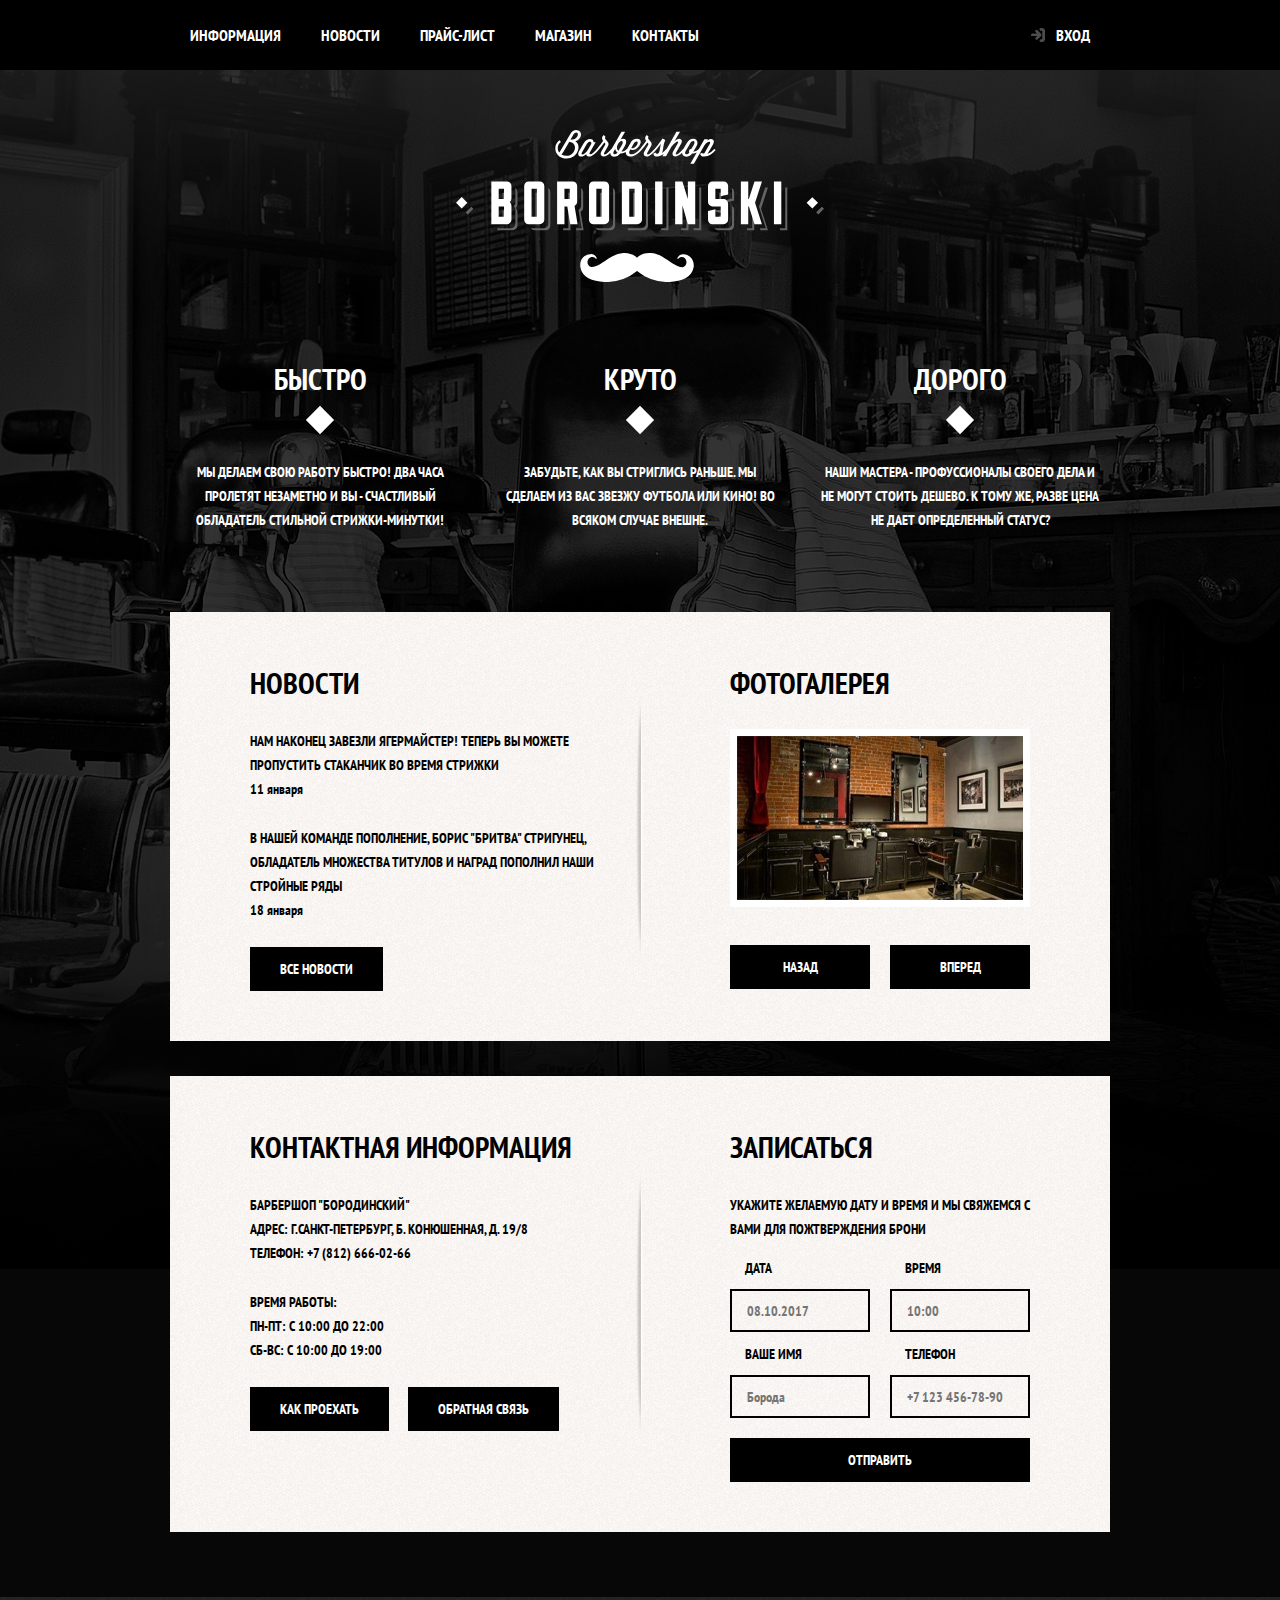
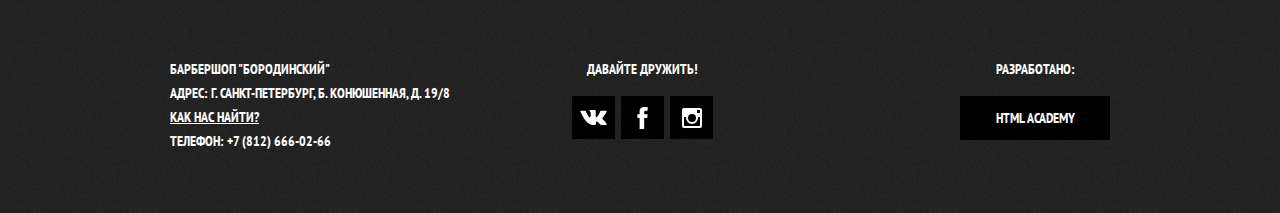
==== commit cc20602b: "style for modal" ====
--- a/index.html
+++ b/index.html
@@ -148,7 +148,7 @@
         
         <section class="modal modal-login">
             <h2>Личный кабинет</h2>
-            <p>Введите свой логин и пароль</p>
+            <p class="modal-description">Введите свой логин и пароль</p>
             <form class="login-form" action="https://echo.htmlacademy.ru"  method="post">
                 <p>
                     <label class="visually-hidden" for="user-login">Логин</label>
@@ -158,10 +158,10 @@
                     <label class="visually-hidden" for="user-password">Пароль</label>
                     <input  class="login-icon-password" id="user-password" type="password" name="password" placeholder="Пароль">
                 </p>
-                <p class="login-password-info">
+                <p class="login-help">
                     <label class="login-checkbox">
                         <input type="checkbox" name="remember" class="visually-hidden">
-                    Запомните меня
+                    <span class="checkbox-indicator"> </span>Запомните меня 
                     </label>
                     <a class="restore" href="#">Я забыл пароль!</a>
                 </p>
--- a/css/style.css
+++ b/css/style.css
@@ -103,6 +103,21 @@
     padding-left: 50px;
 }
 
+.site-navigation-current {
+    position: relative;
+}
+
+.site-navigation-current::after {
+    position: absolute;
+    content: "";
+    left: 20px;
+    right: 20px;
+    height: 4px;
+    bottom: 0;
+    background-color: #fff;
+}
+
+
 .login-link::before {
     content: "";
     
@@ -226,7 +241,13 @@
     line-height: 42px;
 }
 
-.breadcrumbs {
+.breadcrumbs { 
+    display: flex;
+    flex-wrap: wrap;
+    margin: 0;
+    padding: 0;
+    margin-bottom: 55px;
+    width: 100%;
     list-style: none;
 }
 
@@ -234,25 +255,46 @@
     color: #000000;
 }
 
-.breadcrumbs a:hover,
-.breadcrumbs a:focus {
-    text-decoration: underline;
-}
-
 .breadcrumbs-current {
     color: #aba9a7;
 }
 
+.breadcrumbs li {
+    position: relative;
+    margin: 0;
+    padding: 0;
+    padding-right: 45px;
+}
+
+.breadcrumbs li::after {
+    content: "";
+    position: absolute;
+    width: 8px;
+    height: 8px;
+    top: 8px;
+    right: 18px;
+    background-color: #000000;
+    transform: rotate(45deg);
+}
+
+.breadcrumbs li:last-child::after {
+    display: none;
+}
+
 .filter fieldset {
     border: none;
+    padding: 0;
 }
 
 .filter legend {
     font-size: 24px;
     line-height: 30px;
+    margin-bottom: 35px;
 }
 
 .filter ul {
+    margin-top: 0;
+    margin-bottom: 55px;
     list-style: none;
     line-height: 18px;
 }
@@ -266,6 +308,38 @@
     color: #000000;
     opacity: 0.5;
 }
+
+.filter .filter-option { 
+    margin-bottom: 24px;
+}
+.filter .filter-option:last-child {
+    margin: 0;
+}
+
+.filter-input-checkbox +label {
+    position: relative;
+
+}
+.filter-input-checkbox + label::before {
+    content: "";
+    position: absolute;
+    top: 0;
+    left: -40px;
+    width: 16px;
+    height: 16px;
+    border: 2px solid #000000;
+}
+.filter-input-checkbox:checked + label::after {
+    content: "";
+    position: absolute;
+    top: 4px;
+    left: -36px;
+    width: 14px;
+    height: 14px;
+    background: url(../img/cross.svg) no-repeat;
+    
+}
+
 
 .catalog-list {
     list-style: none;
@@ -482,8 +556,7 @@
 .inner-page .main-navigation {
     align-items: flex-start;
     flex-direction: row;
-     /*vremenno*/
-    min-height: 70px;
+/*    height: 74px;                     !!!!!!!!!!!!!!!*/
 }
 
 .main-header-logo {
@@ -651,15 +724,13 @@
 }
 .page-title { 
     margin: 0;
-    margin-bottom: 15px;
-    padding: 0;
-}
-
-.breadcrumbs { 
-    margin: 0;
-    padding: 0;
-    width: 300px;
-}
+    margin-bottom: 25px;
+    padding: 0;
+}
+
+
+
+
 
 .catalog-columns {
     display: flex;
@@ -696,9 +767,148 @@
     padding: 0;
     margin: 0;
     list-style: none;
-    
-}
-
+}
+
+.inner-content {
+    margin-bottom: 75px;
+}
+
+.inner-content h2{
+    margin-top: 60px;
+    margin-bottom: 30px;
+    
+    font-size: 24px;
+    line-height: 30px;
+}
+
+.inner-content h3 {
+    margin-top: 60px;
+    margin-bottom: 30px;
+    
+    font-size: 20px;
+    line-height: 24px;
+}
+
+.inner-content p {
+    margin: 14px 0;
+}
+
+.inner-content h2+h3 {
+    margin-top: 30px;
+}
+
+.inner-content table { 
+    border-collapse: collapse;
+}
+
+.inner-content td {
+    padding: 10px 15px;
+    border: 2px solid #000;
+}
+
+.inner-content .big-heading {
+    display: flex;
+    align-items: center;
+    
+    margin-top: 55px;
+    margin-bottom: 65px;
+    
+    font-size: 48px;
+    line-height: 48px;
+    text-align: center;   
+}
+
+.big-heading::before,
+.big-heading::after {
+    content: "";
+    flex-grow: 1;
+    flex-shrink: 0;
+    
+    width: 50px;
+    height: 2px;
+    
+    background: #000;
+}
+
+.big-heading::before {
+    margin-right: 25px;
+}
+
+.big-heading::after { 
+    margin-left: 25px;
+}
+
+.custom-list-1 {
+    margin: 14px 0;
+    padding: 0;
+    list-style: none;
+} 
+
+.custom-list-1 li {
+    position: relative;
+    
+    margin-bottom: 15px;
+    padding-left: 20px;
+}
+
+.custom-list-1 li::before {
+    content: "";
+    
+    position: absolute;
+    top: 8px;
+    left: 0;
+    
+    width: 8px;
+    height: 8px;
+    
+    background-color: #000;
+    transform: rotate(45deg);
+}
+
+.custom-table-1 {
+    width: 100%;    
+}
+
+.custom-table-1 td {
+    width: 50%;
+}
+
+.inner-columns {
+    display: flex;
+    justify-content: space-between;
+    flex-wrap: wrap;
+    margin: 60px 0;
+}
+
+.inner-column-left,
+.inner-column-right {
+    width: 460px;
+}
+
+.inner-column-left *:first-child,
+.inner-column-right *:first-child {
+    margin-top: 0;
+}
+
+.inner-column-left *:last-child,
+.inner-column-right *:last-child {
+    margin-bottom: 0;
+}
+
+.custom-table-1 td:last-child {
+    text-align: center;
+}
+
+.inner-columns > h2:first-child {
+    width: 460px;
+    margin-top: 0;
+    margin-right: 460px;
+    margin-right: calc(100%-460px);
+}
+
+.short-text {
+    padding-right: 80px;
+}
 .main-footer {
     margin-top: 65px;
     padding: 60px 0;
@@ -775,3 +985,203 @@
     display: block;
     margin-right: 0;
 }
+            /*Всплывающие окна*/
+
+.modal {
+    position: fixed;
+    
+    color: #000;
+    
+    background-color: #f8f3f0;
+    background-image: url("../img/back.jpg");
+    background-position: 0 0;
+    background-repeat: repeat;
+    box-shadow: 0 30px 50px rgba(0, 0, 0, 0.7)
+}
+
+.modal-login {
+    display: none;
+    
+    top: 120px;
+    left: 50%;
+    
+    width: 300px;
+    padding: 50px 80px;
+    margin-left: -230px;
+}
+
+.modal-close {
+    position: absolute;
+    top: 0;
+    right: -34px;
+    
+    width: 22px;
+    height: 22px;
+    
+    font-size: 0;
+    
+    background-color: transparent;
+    border: 0;
+    
+    cursor: pointer;
+}
+
+.modal-close::before,
+.modal-close::after {
+    content: "";
+    
+    position: absolute;
+    top: 10px;
+    left: 2px;
+    width: 19px;
+    height: 3px;
+    
+    background-color: #d0d0d0;
+}
+
+.modal-close::before {
+    transform: rotate(45deg);
+}
+
+.modal-close::after {
+    transform: rotate(-45deg);
+}
+
+.modal-login h2 {
+    margin: 0;
+    margin-bottom: 20px;
+    
+    font-size: 30px;
+    line-height: 42px;
+}
+
+.modal-description {
+    margin: 0;
+    margin-bottom: 10px;
+}
+
+.login-form p {
+    margin: 0;
+    margin-bottom: 10px;
+}
+
+.login-form input[type="text"],
+.login-form input[type="password"] {
+    box-sizing: border-box;
+    width: 300px;
+    padding: 10px 15px;
+    padding-right: 40px;
+    
+    font: inherit;
+    color: #000;
+    text-transform: uppercase;
+    
+    background-color: #f9f6f3;
+    border: 2px solid #000;
+}
+
+.login-form input:focus {
+    border-color: #663d15;
+}
+
+.login-form .login-help {
+    display: flex;
+    flex-wrap: wrap;
+    justify-content: space-between;
+    margin: 15px 0;
+} 
+
+.login-icon-user {
+    background-image: url(../img/user.svg);
+    background-position: 270px center;
+    background-repeat: no-repeat;
+}
+
+.login-icon-password {
+    background-image: url(../img/lock.svg);
+    background-position: 270px center;
+    background-repeat: no-repeat;
+}
+
+.login-checkbox {
+    position: relative;
+    
+    padding-left: 30px;
+    
+    cursor: pointer;
+}
+
+.login-checkbox:hover,
+.login-checkbox:focus {
+    color: #663d15;
+}
+
+.login-checkbox input[type="checkbox"] + .checkbox-indicator {
+    position: absolute;
+    top: 0;
+    left: 0;
+    
+    width: 17px;
+    height: 17px;
+    border: 2px solid #000;
+}
+
+.login-checkbox input[type="checkbox"]:focus + .checkbox-indicator {
+    border-color: #663d15;
+    outline: thin dotted;
+    outline: 5px auto -webkit-focus-ring-color;
+}
+
+.login-checkbox input[type="checkbox"]:checked + .checkbox-indicator::before, 
+.login-checkbox input[type="checkbox"]:checked + .checkbox-indicator::after {
+    content: "";
+    
+    position: absolute;
+    top: 8px;
+    left: 1px;
+    
+    width: 15px;
+    height: 2px;
+    
+    background-color: #000;
+}
+
+.login-checkbox input[type="checkbox"]:checked + .checkbox-indicator::before {
+    transform: rotate(45deg);
+}
+
+.login-checkbox input[type="checkbox"]:checked + .checkbox-indicator::after {
+    transform: rotate(-45deg);
+}
+
+.restore {
+    color: #000;
+    text-decoration: underline;
+}
+
+.restore:hover,
+.restore:focus {
+    text-decoration: none;
+}
+
+.login-form .button {
+    width: 100%;
+    margin-right: 0;
+}
+
+.modal-map {
+    display: none;
+    top: 50%;
+    left: 50%;
+    
+    width: 766px;
+    height: 561px;
+    margin-top: -280px;
+    margin-left: -390px;
+    
+    border: 7px solid white;
+}
+
+.modal-map p {
+    margin: 0;
+}